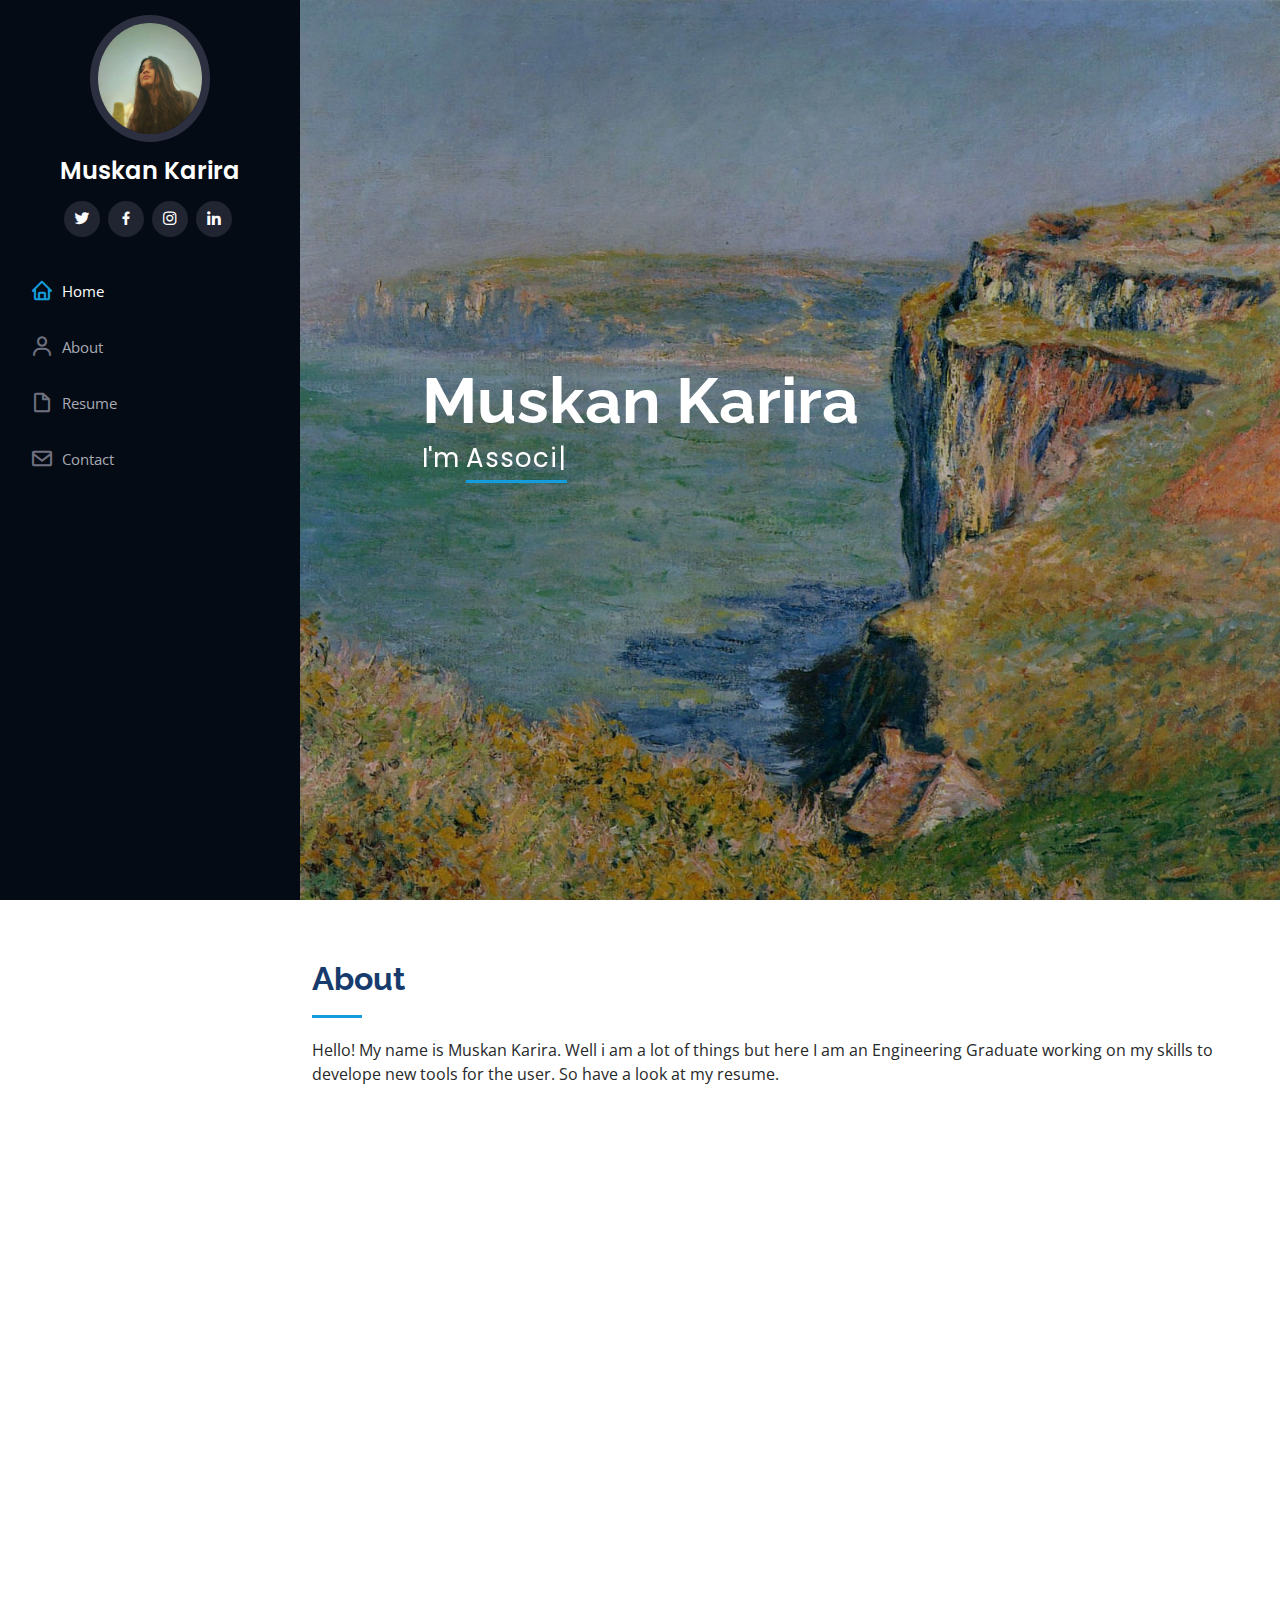
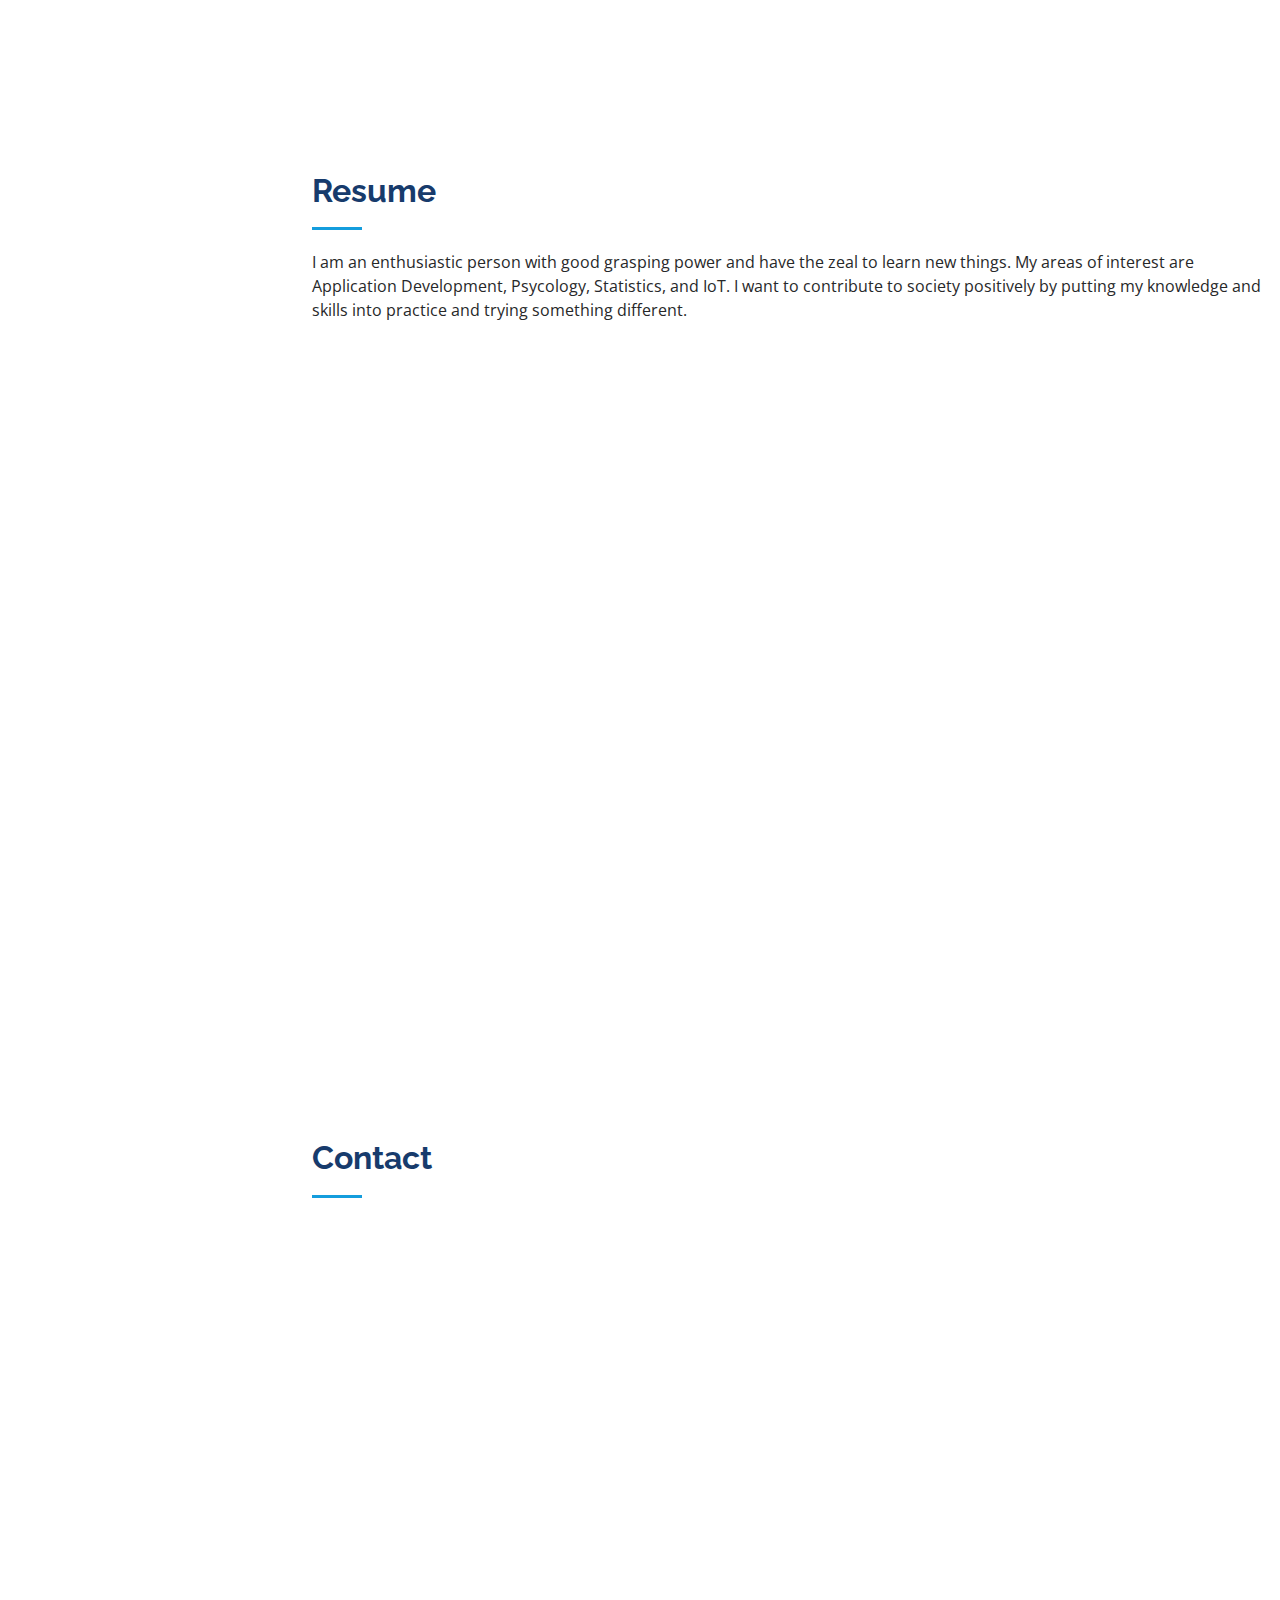
==== index.html @ 1676f36f "Update index.html" ====
<!DOCTYPE html>
<html lang="en">

<head>
  <meta charset="utf-8">
  <meta content="width=device-width, initial-scale=1.0" name="viewport">

  <title>Muskan Karira Portfolio</title>
  <meta content="" name="description">
  <meta content="" name="keywords">

  <!-- Favicons -->
  <link href="assets/img/pfp.jpeg" rel="icon">
  <link href="assets/img/pfp.jpeg" rel="apple-touch-icon">

  <!-- Google Fonts -->
  <link href="https://fonts.googleapis.com/css?family=Open+Sans:300,300i,400,400i,600,600i,700,700i|Raleway:300,300i,400,400i,500,500i,600,600i,700,700i|Poppins:300,300i,400,400i,500,500i,600,600i,700,700i" rel="stylesheet">

  <!-- Vendor CSS Files -->
  <link href="assets/vendor/aos/aos.css" rel="stylesheet">
  <link href="assets/vendor/bootstrap/css/bootstrap.min.css" rel="stylesheet">
  <link href="assets/vendor/bootstrap-icons/bootstrap-icons.css" rel="stylesheet">
  <link href="assets/vendor/boxicons/css/boxicons.min.css" rel="stylesheet">
  <link href="assets/vendor/glightbox/css/glightbox.min.css" rel="stylesheet">
  <link href="assets/vendor/swiper/swiper-bundle.min.css" rel="stylesheet">

  <!-- Template Main CSS File -->
  <link href="assets/css/style.css" rel="stylesheet">


</head>

<body>

  <!-- ======= Mobile nav toggle button ======= -->
  <i class="bi bi-list mobile-nav-toggle d-xl-none"></i>

  <!-- ======= Header ======= -->
  <header id="header">
    <div class="d-flex flex-column">

      <div class="profile">
        <img src="assets/img/WhatsApp Image 2022-03-23 at 12.22.34 AM.jpeg" alt="" class="img-fluid rounded-circle">
        <h1 class="text-light"><a href="index.html">Muskan Karira</a></h1>
        <div class="social-links mt-3 text-center">
          <a href="https://twitter.com/Whaasssuuupp?t=rDCPwabcGLJi3abZdk5QHA&s=08" class="twitter"><i class="bx bxl-twitter"></i></a>
          <a href="https://www.facebook.com/settings?tab=account&section=username" class="facebook"><i class="bx bxl-facebook"></i></a>
          <a href="https://www.instagram.com/muskan__karira/" class="instagram"><i class="bx bxl-instagram"></i></a>
          <a href="https://www.linkedin.com/in/muskan-karira-6260571a2" class="linkedin"><i class="bx bxl-linkedin"></i></a>
        </div>
      </div>

      <nav id="navbar" class="nav-menu navbar">
        <ul>
          <li><a href="#hero" class="nav-link scrollto active"><i class="bx bx-home"></i> <span>Home</span></a></li>
          <li><a href="#about" class="nav-link scrollto"><i class="bx bx-user"></i> <span>About</span></a></li>
          <li><a href="#resume" class="nav-link scrollto"><i class="bx bx-file-blank"></i> <span>Resume</span></a></li>

          <li><a href="#contact" class="nav-link scrollto"><i class="bx bx-envelope"></i> <span>Contact</span></a></li>
        </ul>
      </nav><!-- .nav-menu -->
    </div>
  </header><!-- End Header -->

  <!-- ======= Hero Section ======= -->
  <section id="hero" class="d-flex flex-column justify-content-center align-items-center">
    <div class="hero-container" data-aos="fade-in">
      <h1>Muskan Karira</h1>
      <p>I'm <span class="typed" data-typed-items="Associate-Developer, Student, Adventurer(ISFP-T)"></span></p>
    </div>
  </section><!-- End Hero -->

  <main id="main">

    <!-- ======= About Section ======= -->
    <section id="about" class="about">
      <div class="container">

        <div class="section-title">
          <h2>About</h2>
          <p>Hello! My name is Muskan Karira. Well i am a lot of things but here I am an Engineering Graduate working on my skills to develope new tools for the user. So have a look at my resume.</p>
        </div>

        <div class="row">
          <div class="col-lg-4" data-aos="fade-right">
            <img src="assets/img/pfp.jpeg" class="img-fluid" alt="">
          </div>
          <div class="col-lg-8 pt-4 pt-lg-0 content" data-aos="fade-left">
            <h3>Associate Developer.</h3>
            <p class="fst-italic">
              Muskan here. Currently I am working as an Application Developer(c#,.net) at IBM.
            </p>
            <div class="row">
              <div class="col-lg-6">
                <ul>
                  <li><i class="bi bi-chevron-right"></i> <strong>Birthday:</strong> <span>12 December 1998</span></li>
                  <li><i class="bi bi-chevron-right"></i> <strong>Website:</strong> <span>https//:muskankarira.me</span></li>
                  <li><i class="bi bi-chevron-right"></i> <strong>Phone:</strong> <span>6397761447</span></li>
                  <li><i class="bi bi-chevron-right"></i> <strong>City:</strong> <span>Bangalore, India</span></li>
                </ul>
              </div>
              <div class="col-lg-6">
                <ul>
                  <li><i class="bi bi-chevron-right"></i> <strong>Age:</strong> <span>23</span></li>
                  <li><i class="bi bi-chevron-right"></i> <strong>Degree:</strong> <span>Bachelor Of Technology</span></li>
                  <li><i class="bi bi-chevron-right"></i> <strong>Email:</strong> <span>muskankarira982@gmail.com</span></li>
                  <li><i class="bi bi-chevron-right"></i> <strong>Nationality:</strong> <span>Indian</span></li>
                </ul>
              </div>
            </div>
            <p>
          
            </p>
          </div>
        </div>

      </div>
    </section><!-- End About Section -->

    <!-- ======= Resume Section ======= -->
    <section id="resume" class="resume">
      <div class="container">

        <div class="section-title">
          <h2>Resume</h2>
          <p>I am an enthusiastic person with good grasping power and have the zeal to learn new things. My areas of interest are Application Development, Psycology, Statistics, and IoT. I want to contribute to society positively by putting my knowledge and skills into practice and trying something different.</p>

        </div>

        <div class="row">
          <div class="col-lg-6" data-aos="fade-up">
            <h3 class="resume-title">Summary</h3>
            <div class="resume-item pb-0">
              <h4>Muskan Karira</h4>
              <p><em>Innovative and deadline-driven Associate Developer,aimimg at developing user-centered tools.</em></p>
              <ul>
                <li>Bangalore India</li>
                <li>(+91) 6397761447</li>
                <li>muskankarira.me</li>
              </ul>
            </div>

            <h3 class="resume-title">Education</h3>
            <div class="resume-item">
              <h4>Bachelor of Technology in Electrical and Electronics communication</h4>
              <h5>2018 - 2022</h5>
              <p><em>Vellore Institute of Technology</em></p>
              <p>Cgpa-8.47</p>
            </div>
          </div>
          <div class="col-lg-6" data-aos="fade-up" data-aos-delay="100">
            <h3 class="resume-title">Professional Experience</h3>
            <div class="resume-item">
              <h4>Application Developer (c#, .net)</h4>
              <h5>2019 - Present</h5>
              <p><em> Bangalore, India </em></p>
              <ul>

              </ul>
            </div>
            <div class="resume-item">
            <h4>Organizations</h4>

              <p><em>FYI (Fraternity of young Innovators),Vit Chennai(Operations head)</em></p>
              <h5>2019 - Present</h5>
              <ul>
                <li>Developed numerous marketing programs.</li>
                <li>Managed and Oraganised entrepreneurial events with a team of 50+</li>
              </ul>

            </div>
            <div class="resume-item">
              <h4>Community Work</h4>


              <p><em>Viteach,Vit chennai(Marketing and Sponsorship)</em></p>
              <h5>2019 - 2020</h5>
              <ul>
                 <li>Student-run social outreach club aiming at imparting quality education at schools.</li>
                 <li>Managed events with a team of 100+ </li>

              </ul>
              
            </div>
          </div>
        </div>

      </div>
    </section><!-- End Resume Section -->










    <!-- ======= Contact Section ======= -->
    <section id="contact" class="contact">
      <div class="container">

        <div class="section-title">
          <h2>Contact</h2>
          <p></p>
        </div>

        <div class="row" data-aos="fade-in">

          <div class="col-lg-5 d-flex align-items-stretch">
            <div class="info">
              <div class="address">
                <i class="bi bi-geo-alt"></i>
                <h4>Location:</h4>
                <p>Bangalore,India</p>
              </div>

              <div class="email">
                <i class="bi bi-envelope"></i>
                <h4>Email:</h4>
                <p>muskankarira982@gmail.com</p>
              </div>

              <div class="phone">
                <i class="bi bi-phone"></i>
                <h4>Call:</h4>
                <p>+91 6397761447</p>
              </div>


            </div>

          </div>


          </div>

        </div>

      </div>
    </section><!-- End Contact Section -->

  </main><!-- End #main -->



  <a href="#" class="back-to-top d-flex align-items-center justify-content-center"><i class="bi bi-arrow-up-short"></i></a>

  <!-- Vendor JS Files -->
  <script src="assets/vendor/purecounter/purecounter.js"></script>
  <script src="assets/vendor/aos/aos.js"></script>
  <script src="assets/vendor/bootstrap/js/bootstrap.bundle.min.js"></script>
  <script src="assets/vendor/glightbox/js/glightbox.min.js"></script>
  <script src="assets/vendor/isotope-layout/isotope.pkgd.min.js"></script>
  <script src="assets/vendor/swiper/swiper-bundle.min.js"></script>
  <script src="assets/vendor/typed.js/typed.min.js"></script>
  <script src="assets/vendor/waypoints/noframework.waypoints.js"></script>
  <script src="assets/vendor/php-email-form/validate.js"></script>

  <!-- Template Main JS File -->
  <script src="assets/js/main.js"></script>

</body>

</html>
---- assets/css/style.css ----
/**
* Template Name: iPortfolio - v3.7.0
* Template URL: https://bootstrapmade.com/iportfolio-bootstrap-portfolio-websites-template/
* Author: BootstrapMade.com
* License: https://bootstrapmade.com/license/
*/

/*--------------------------------------------------------------
# General
--------------------------------------------------------------*/
body {
  font-family: "Open Sans", sans-serif;
  color: #272829;
}

a {
  color: #149ddd;
  text-decoration: none;
}

a:hover {
  color: #37b3ed;
  text-decoration: none;
}

h1, h2, h3, h4, h5, h6 {
  font-family: "Raleway", sans-serif;
}

/*--------------------------------------------------------------
# Back to top button
--------------------------------------------------------------*/
.back-to-top {
  position: fixed;
  visibility: hidden;
  opacity: 0;
  right: 15px;
  bottom: 15px;
  z-index: 996;
  background: #149ddd;
  width: 40px;
  height: 40px;
  border-radius: 50px;
  transition: all 0.4s;
}
.back-to-top i {
  font-size: 28px;
  color: #fff;
  line-height: 0;
}
.back-to-top:hover {
  background: #2eafec;
  color: #fff;
}
.back-to-top.active {
  visibility: visible;
  opacity: 1;
}

/*--------------------------------------------------------------
# Header
--------------------------------------------------------------*/
#header {
  position: fixed;
  top: 0;
  left: 0;
  bottom: 0;
  width: 300px;
  transition: all ease-in-out 0.5s;
  z-index: 9997;
  transition: all 0.5s;
  padding: 0 15px;
  background: #040b14;
  overflow-y: auto;
}
#header .profile img {
  margin: 15px auto;
  display: block;
  width: 120px;
  border: 8px solid #2c2f3f;
}
#header .profile h1 {
  font-size: 24px;
  margin: 0;
  padding: 0;
  font-weight: 600;
  -moz-text-align-last: center;
  text-align-last: center;
  font-family: "Poppins", sans-serif;
}
#header .profile h1 a, #header .profile h1 a:hover {
  color: #fff;
  text-decoration: none;
}
#header .profile .social-links a {
  font-size: 18px;
  display: inline-block;
  background: #212431;
  color: #fff;
  line-height: 1;
  padding: 8px 0;
  margin-right: 4px;
  border-radius: 50%;
  text-align: center;
  width: 36px;
  height: 36px;
  transition: 0.3s;
}
#header .profile .social-links a:hover {
  background: #149ddd;
  color: #fff;
  text-decoration: none;
}

#main {
  margin-left: 300px;
}

@media (max-width: 1199px) {
  #header {
    left: -300px;
  }

  #main {
    margin-left: 0;
  }
}
/*--------------------------------------------------------------
# Navigation Menu
--------------------------------------------------------------*/
/* Desktop Navigation */
.nav-menu {
  padding: 30px 0 0 0;
}
.nav-menu * {
  margin: 0;
  padding: 0;
  list-style: none;
}
.nav-menu > ul > li {
  position: relative;
  white-space: nowrap;
}
.nav-menu a, .nav-menu a:focus {
  display: flex;
  align-items: center;
  color: #a8a9b4;
  padding: 12px 15px;
  margin-bottom: 8px;
  transition: 0.3s;
  font-size: 15px;
}
.nav-menu a i, .nav-menu a:focus i {
  font-size: 24px;
  padding-right: 8px;
  color: #6f7180;
}
.nav-menu a:hover, .nav-menu .active, .nav-menu .active:focus, .nav-menu li:hover > a {
  text-decoration: none;
  color: #fff;
}
.nav-menu a:hover i, .nav-menu .active i, .nav-menu .active:focus i, .nav-menu li:hover > a i {
  color: #149ddd;
}

/* Mobile Navigation */
.mobile-nav-toggle {
  position: fixed;
  right: 15px;
  top: 15px;
  z-index: 9998;
  border: 0;
  font-size: 24px;
  transition: all 0.4s;
  outline: none !important;
  background-color: #149ddd;
  color: #fff;
  width: 40px;
  height: 40px;
  display: inline-flex;
  align-items: center;
  justify-content: center;
  line-height: 0;
  border-radius: 50px;
  cursor: pointer;
}

.mobile-nav-active {
  overflow: hidden;
}
.mobile-nav-active #header {
  left: 0;
}

/*--------------------------------------------------------------
# Hero Section
--------------------------------------------------------------*/
#hero {
  width: 100%;
  height: 100vh;
  background: url("../img/hero-bg.png") top center;
  background-size: cover;
}
#hero:before {
  content: "";
  background: rgba(5, 13, 24, 0.3);
  position: absolute;
  bottom: 0;
  top: 0;
  left: 0;
  right: 0;
  z-index: 1;
}
#hero .hero-container {
  position: relative;
  z-index: 2;
  min-width: 300px;
}
#hero h1 {
  margin: 0 0 10px 0;
  font-size: 64px;
  font-weight: 700;
  line-height: 56px;
  color: #fff;
}
#hero p {
  color: #fff;
  margin-bottom: 50px;
  font-size: 26px;
  font-family: "Poppins", sans-serif;
}
#hero p span {
  color: #fff;
  padding-bottom: 4px;
  letter-spacing: 1px;
  border-bottom: 3px solid #149ddd;
}
@media (min-width: 1024px) {
  #hero {
    background-attachment: fixed;
  }
}
@media (max-width: 768px) {
  #hero h1 {
    font-size: 28px;
    line-height: 36px;
  }
  #hero h2 {
    font-size: 18px;
    line-height: 24px;
    margin-bottom: 30px;
  }
}

/*--------------------------------------------------------------
# Sections General
--------------------------------------------------------------*/
section {
  padding: 60px 0;
  overflow: hidden;
}

.section-bg {
  background: #f5f8fd;
}

.section-title {
  padding-bottom: 30px;
}
.section-title h2 {
  font-size: 32px;
  font-weight: bold;
  margin-bottom: 20px;
  padding-bottom: 20px;
  position: relative;
  color: #173b6c;
}
.section-title h2::after {
  content: "";
  position: absolute;
  display: block;
  width: 50px;
  height: 3px;
  background: #149ddd;
  bottom: 0;
  left: 0;
}
.section-title p {
  margin-bottom: 0;
}

/*--------------------------------------------------------------
# About
--------------------------------------------------------------*/
.about .content h3 {
  font-weight: 700;
  font-size: 26px;
  color: #173b6c;
}
.about .content ul {
  list-style: none;
  padding: 0;
}
.about .content ul li {
  margin-bottom: 20px;
  display: flex;
  align-items: center;
}
.about .content ul strong {
  margin-right: 10px;
}
.about .content ul i {
  font-size: 16px;
  margin-right: 5px;
  color: #149ddd;
  line-height: 0;
}
.about .content p:last-child {
  margin-bottom: 0;
}

/*--------------------------------------------------------------
# Facts
--------------------------------------------------------------*/
.facts {
  padding-bottom: 30px;
}
.facts .count-box {
  padding: 30px;
  width: 100%;
}
.facts .count-box i {
  display: block;
  font-size: 44px;
  color: #149ddd;
  float: left;
  line-height: 0;
}
.facts .count-box span {
  font-size: 48px;
  line-height: 40px;
  display: block;
  font-weight: 700;
  color: #050d18;
  margin-left: 60px;
}
.facts .count-box p {
  padding: 15px 0 0 0;
  margin: 0 0 0 60px;
  font-family: "Raleway", sans-serif;
  font-size: 14px;
  color: #122f57;
}
.facts .count-box a {
  font-weight: 600;
  display: block;
  margin-top: 20px;
  color: #122f57;
  font-size: 15px;
  font-family: "Poppins", sans-serif;
  transition: ease-in-out 0.3s;
}
.facts .count-box a:hover {
  color: #1f5297;
}

/*--------------------------------------------------------------
# Akills
--------------------------------------------------------------*/
.skills .progress {
  height: 60px;
  display: block;
  background: none;
  border-radius: 0;
}
.skills .progress .skill {
  padding: 0;
  margin: 0 0 6px 0;
  text-transform: uppercase;
  display: block;
  font-weight: 600;
  font-family: "Poppins", sans-serif;
  color: #050d18;
}
.skills .progress .skill .val {
  float: right;
  font-style: normal;
}
.skills .progress-bar-wrap {
  background: #dce8f8;
  height: 10px;
}
.skills .progress-bar {
  width: 1px;
  height: 10px;
  transition: 0.9s;
  background-color: #149ddd;
}

/*--------------------------------------------------------------
# Resume
--------------------------------------------------------------*/
.resume .resume-title {
  font-size: 26px;
  font-weight: 700;
  margin-top: 20px;
  margin-bottom: 20px;
  color: #050d18;
}
.resume .resume-item {
  padding: 0 0 20px 20px;
  margin-top: -2px;
  border-left: 2px solid #1f5297;
  position: relative;
}
.resume .resume-item h4 {
  line-height: 18px;
  font-size: 18px;
  font-weight: 600;
  text-transform: uppercase;
  font-family: "Poppins", sans-serif;
  color: #050d18;
  margin-bottom: 10px;
}
.resume .resume-item h5 {
  font-size: 16px;
  background: #e4edf9;
  padding: 5px 15px;
  display: inline-block;
  font-weight: 600;
  margin-bottom: 10px;
}
.resume .resume-item ul {
  padding-left: 20px;
}
.resume .resume-item ul li {
  padding-bottom: 10px;
}
.resume .resume-item:last-child {
  padding-bottom: 0;
}
.resume .resume-item::before {
  content: "";
  position: absolute;
  width: 16px;
  height: 16px;
  border-radius: 50px;
  left: -9px;
  top: 0;
  background: #fff;
  border: 2px solid #1f5297;
}

/*--------------------------------------------------------------
# Portfolio
--------------------------------------------------------------*/
.portfolio .portfolio-item {
  margin-bottom: 30px;
}
.portfolio #portfolio-flters {
  padding: 0;
  margin: 0 auto 35px auto;
  list-style: none;
  text-align: center;
  background: #fff;
  border-radius: 50px;
  padding: 2px 15px;
}
.portfolio #portfolio-flters li {
  cursor: pointer;
  display: inline-block;
  padding: 10px 15px 8px 15px;
  font-size: 14px;
  font-weight: 600;
  line-height: 1;
  text-transform: uppercase;
  color: #272829;
  margin-bottom: 5px;
  transition: all 0.3s ease-in-out;
}
.portfolio #portfolio-flters li:hover, .portfolio #portfolio-flters li.filter-active {
  color: #149ddd;
}
.portfolio #portfolio-flters li:last-child {
  margin-right: 0;
}
.portfolio .portfolio-wrap {
  transition: 0.3s;
  position: relative;
  overflow: hidden;
  z-index: 1;
}
.portfolio .portfolio-wrap::before {
  content: "";
  background: rgba(255, 255, 255, 0.5);
  position: absolute;
  left: 0;
  right: 0;
  top: 0;
  bottom: 0;
  transition: all ease-in-out 0.3s;
  z-index: 2;
  opacity: 0;
}
.portfolio .portfolio-wrap .portfolio-links {
  opacity: 1;
  left: 0;
  right: 0;
  bottom: -60px;
  z-index: 3;
  position: absolute;
  transition: all ease-in-out 0.3s;
  display: flex;
  justify-content: center;
}
.portfolio .portfolio-wrap .portfolio-links a {
  color: #fff;
  font-size: 28px;
  text-align: center;
  background: rgba(20, 157, 221, 0.75);
  transition: 0.3s;
  width: 50%;
}
.portfolio .portfolio-wrap .portfolio-links a:hover {
  background: rgba(20, 157, 221, 0.95);
}
.portfolio .portfolio-wrap .portfolio-links a + a {
  border-left: 1px solid #37b3ed;
}
.portfolio .portfolio-wrap:hover::before {
  top: 0;
  left: 0;
  right: 0;
  bottom: 0;
  opacity: 1;
}
.portfolio .portfolio-wrap:hover .portfolio-links {
  opacity: 1;
  bottom: 0;
}

/*--------------------------------------------------------------
# Portfolio Details
--------------------------------------------------------------*/
.portfolio-details {
  padding-top: 40px;
}
.portfolio-details .portfolio-details-slider img {
  width: 100%;
}
.portfolio-details .portfolio-details-slider .swiper-pagination {
  margin-top: 20px;
  position: relative;
}
.portfolio-details .portfolio-details-slider .swiper-pagination .swiper-pagination-bullet {
  width: 12px;
  height: 12px;
  background-color: #fff;
  opacity: 1;
  border: 1px solid #149ddd;
}
.portfolio-details .portfolio-details-slider .swiper-pagination .swiper-pagination-bullet-active {
  background-color: #149ddd;
}
.portfolio-details .portfolio-info {
  padding: 30px;
  box-shadow: 0px 0 30px rgba(5, 13, 24, 0.08);
}
.portfolio-details .portfolio-info h3 {
  font-size: 22px;
  font-weight: 700;
  margin-bottom: 20px;
  padding-bottom: 20px;
  border-bottom: 1px solid #eee;
}
.portfolio-details .portfolio-info ul {
  list-style: none;
  padding: 0;
  font-size: 15px;
}
.portfolio-details .portfolio-info ul li + li {
  margin-top: 10px;
}
.portfolio-details .portfolio-description {
  padding-top: 30px;
}
.portfolio-details .portfolio-description h2 {
  font-size: 26px;
  font-weight: 700;
  margin-bottom: 20px;
}
.portfolio-details .portfolio-description p {
  padding: 0;
}

/*--------------------------------------------------------------
# Services
--------------------------------------------------------------*/
.services .icon-box {
  margin-bottom: 20px;
}
.services .icon {
  float: left;
  display: flex;
  align-items: center;
  justify-content: center;
  width: 54px;
  height: 54px;
  background: #149ddd;
  border-radius: 50%;
  transition: 0.5s;
  border: 1px solid #149ddd;
}
.services .icon i {
  color: #fff;
  font-size: 24px;
  line-height: 0;
}
.services .icon-box:hover .icon {
  background: #fff;
}
.services .icon-box:hover .icon i {
  color: #149ddd;
}
.services .title {
  margin-left: 80px;
  font-weight: 700;
  margin-bottom: 15px;
  font-size: 18px;
}
.services .title a {
  color: #343a40;
}
.services .title a:hover {
  color: #149ddd;
}
.services .description {
  margin-left: 80px;
  line-height: 24px;
  font-size: 14px;
}

/*--------------------------------------------------------------
# Testimonials
--------------------------------------------------------------*/
.testimonials .testimonials-carousel, .testimonials .testimonials-slider {
  overflow: hidden;
}
.testimonials .testimonial-item {
  box-sizing: content-box;
  text-align: center;
  min-height: 320px;
}
.testimonials .testimonial-item .testimonial-img {
  width: 90px;
  border-radius: 50%;
  margin: 0 auto;
}
.testimonials .testimonial-item h3 {
  font-size: 18px;
  font-weight: bold;
  margin: 10px 0 5px 0;
  color: #111;
}
.testimonials .testimonial-item h4 {
  font-size: 14px;
  color: #999;
  margin: 0;
}
.testimonials .testimonial-item .quote-icon-left, .testimonials .testimonial-item .quote-icon-right {
  color: #c3e8fa;
  font-size: 26px;
}
.testimonials .testimonial-item .quote-icon-left {
  display: inline-block;
  left: -5px;
  position: relative;
}
.testimonials .testimonial-item .quote-icon-right {
  display: inline-block;
  right: -5px;
  position: relative;
  top: 10px;
}
.testimonials .testimonial-item p {
  font-style: italic;
  margin: 0 15px 15px 15px;
  padding: 20px;
  background: #fff;
  position: relative;
  margin-bottom: 35px;
  border-radius: 6px;
  box-shadow: 0px 2px 15px rgba(0, 0, 0, 0.1);
}
.testimonials .testimonial-item p::after {
  content: "";
  width: 0;
  height: 0;
  border-top: 20px solid #fff;
  border-right: 20px solid transparent;
  border-left: 20px solid transparent;
  position: absolute;
  bottom: -20px;
  left: calc(50% - 20px);
}
.testimonials .swiper-pagination {
  margin-top: 20px;
  position: relative;
}
.testimonials .swiper-pagination .swiper-pagination-bullet {
  width: 12px;
  height: 12px;
  background-color: #fff;
  opacity: 1;
  border: 1px solid #149ddd;
}
.testimonials .swiper-pagination .swiper-pagination-bullet-active {
  background-color: #149ddd;
}

/*--------------------------------------------------------------
# Contact
--------------------------------------------------------------*/
.contact {
  padding-bottom: 130px;
}
.contact .info {
  padding: 30px;
  background: #fff;
  width: 100%;
  box-shadow: 0 0 24px 0 rgba(0, 0, 0, 0.12);
}
.contact .info i {
  font-size: 20px;
  color: #149ddd;
  float: left;
  width: 44px;
  height: 44px;
  background: #dff3fc;
  display: flex;
  justify-content: center;
  align-items: center;
  border-radius: 50px;
  transition: all 0.3s ease-in-out;
}
.contact .info h4 {
  padding: 0 0 0 60px;
  font-size: 22px;
  font-weight: 600;
  margin-bottom: 5px;
  color: #050d18;
}
.contact .info p {
  padding: 0 0 10px 60px;
  margin-bottom: 20px;
  font-size: 14px;
  color: #173b6c;
}
.contact .info .email p {
  padding-top: 5px;
}
.contact .info .social-links {
  padding-left: 60px;
}
.contact .info .social-links a {
  font-size: 18px;
  display: inline-block;
  background: #333;
  color: #fff;
  line-height: 1;
  padding: 8px 0;
  border-radius: 50%;
  text-align: center;
  width: 36px;
  height: 36px;
  transition: 0.3s;
  margin-right: 10px;
}
.contact .info .social-links a:hover {
  background: #149ddd;
  color: #fff;
}
.contact .info .email:hover i, .contact .info .address:hover i, .contact .info .phone:hover i {
  background: #149ddd;
  color: #fff;
}
.contact .php-email-form {
  width: 100%;
  padding: 30px;
  background: #fff;
  box-shadow: 0 0 24px 0 rgba(0, 0, 0, 0.12);
}
.contact .php-email-form .form-group {
  padding-bottom: 8px;
}
.contact .php-email-form .validate {
  display: none;
  color: red;
  margin: 0 0 15px 0;
  font-weight: 400;
  font-size: 13px;
}
.contact .php-email-form .error-message {
  display: none;
  color: #fff;
  background: #ed3c0d;
  text-align: left;
  padding: 15px;
  font-weight: 600;
}
.contact .php-email-form .error-message br + br {
  margin-top: 25px;
}
.contact .php-email-form .sent-message {
  display: none;
  color: #fff;
  background: #18d26e;
  text-align: center;
  padding: 15px;
  font-weight: 600;
}
.contact .php-email-form .loading {
  display: none;
  background: #fff;
  text-align: center;
  padding: 15px;
}
.contact .php-email-form .loading:before {
  content: "";
  display: inline-block;
  border-radius: 50%;
  width: 24px;
  height: 24px;
  margin: 0 10px -6px 0;
  border: 3px solid #18d26e;
  border-top-color: #eee;
  -webkit-animation: animate-loading 1s linear infinite;
  animation: animate-loading 1s linear infinite;
}
.contact .php-email-form .form-group {
  margin-bottom: 15px;
}
.contact .php-email-form label {
  padding-bottom: 8px;
}
.contact .php-email-form input, .contact .php-email-form textarea {
  border-radius: 0;
  box-shadow: none;
  font-size: 14px;
}
.contact .php-email-form input {
  height: 44px;
}
.contact .php-email-form textarea {
  padding: 10px 15px;
}
.contact .php-email-form button[type=submit] {
  background: #149ddd;
  border: 0;
  padding: 10px 24px;
  color: #fff;
  transition: 0.4s;
  border-radius: 4px;
}
.contact .php-email-form button[type=submit]:hover {
  background: #37b3ed;
}
@-webkit-keyframes animate-loading {
  0% {
    transform: rotate(0deg);
  }
  100% {
    transform: rotate(360deg);
  }
}
@keyframes animate-loading {
  0% {
    transform: rotate(0deg);
  }
  100% {
    transform: rotate(360deg);
  }
}

/*--------------------------------------------------------------
# Breadcrumbs
--------------------------------------------------------------*/
.breadcrumbs {
  padding: 20px 0;
  background: #f9f9f9;
}
.breadcrumbs h2 {
  font-size: 26px;
  font-weight: 300;
}
.breadcrumbs ol {
  display: flex;
  flex-wrap: wrap;
  list-style: none;
  padding: 0;
  margin: 0;
  font-size: 15px;
}
.breadcrumbs ol li + li {
  padding-left: 10px;
}
.breadcrumbs ol li + li::before {
  display: inline-block;
  padding-right: 10px;
  color: #0e2442;
  content: "/";
}
@media (max-width: 768px) {
  .breadcrumbs .d-flex {
    display: block !important;
  }
  .breadcrumbs ol {
    display: block;
  }
  .breadcrumbs ol li {
    display: inline-block;
  }
}

/*--------------------------------------------------------------
# Footer
--------------------------------------------------------------*/
#footer {
  padding: 15px;
  color: #f4f6fd;
  font-size: 14px;
  position: fixed;
  left: 0;
  bottom: 0;
  width: 300px;
  z-index: 9999;
  background: #040b14;
}
#footer .copyright {
  text-align: center;
}
#footer .credits {
  padding-top: 5px;
  text-align: center;
  font-size: 13px;
  color: #eaebf0;
}
@media (max-width: 1199px) {
  #footer {
    position: static;
    width: auto;
    padding-right: 20px 15px;
  }
}
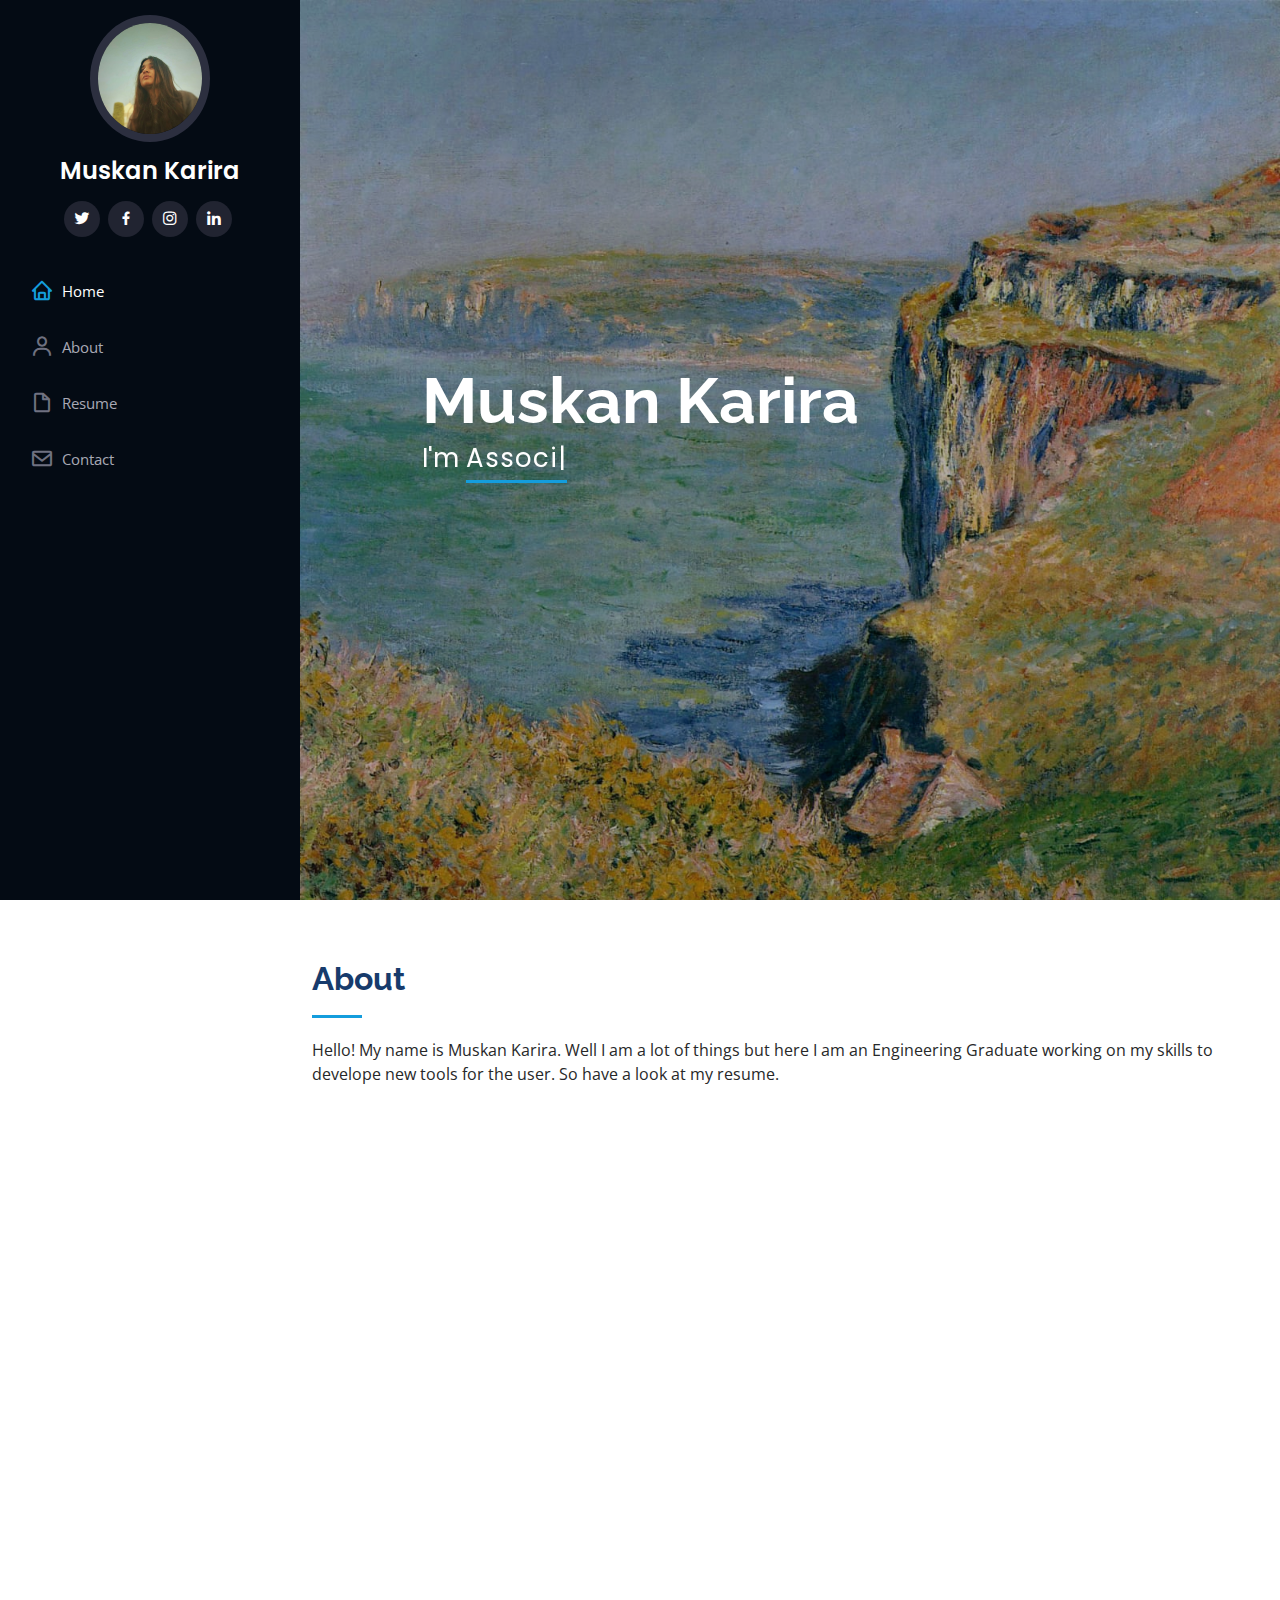
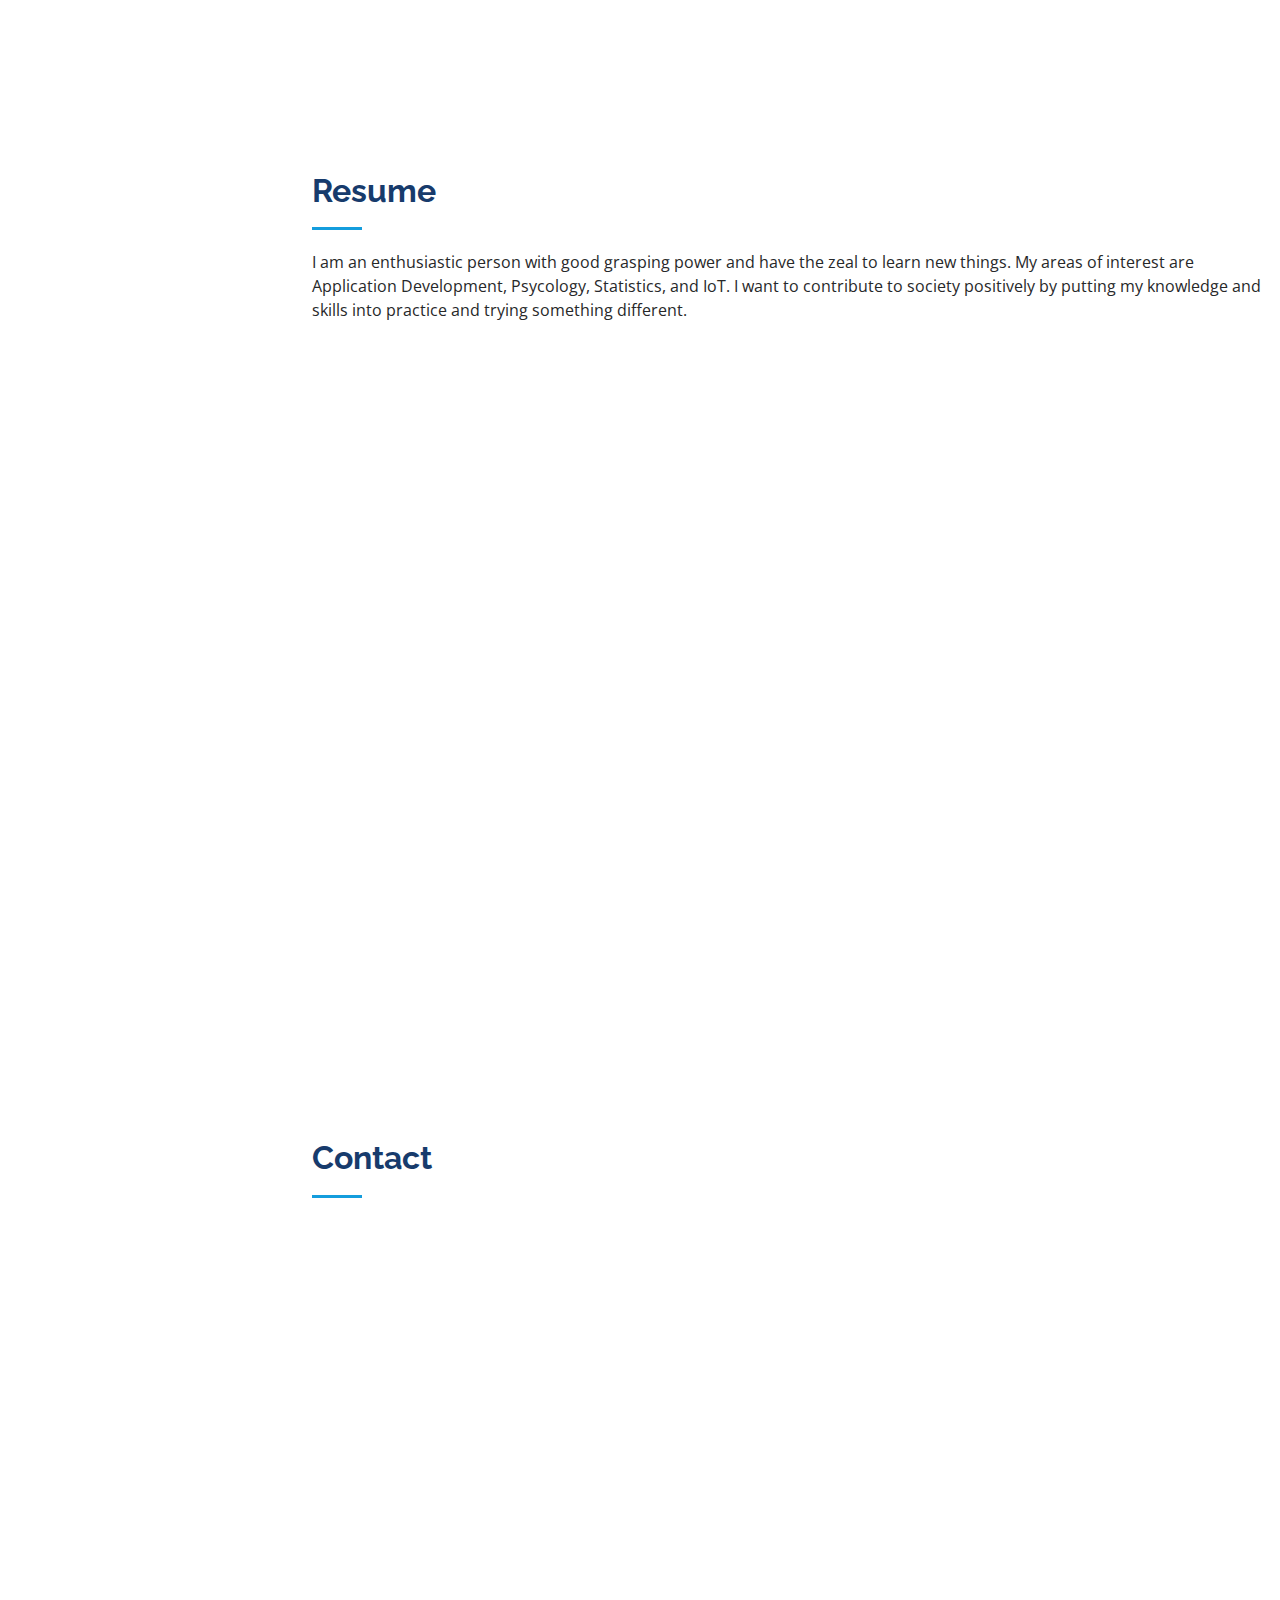
==== commit 5b2a38af: "Update index.html" ====
--- a/index.html
+++ b/index.html
@@ -78,7 +78,7 @@
 
         <div class="section-title">
           <h2>About</h2>
-          <p>Hello! My name is Muskan Karira. Well i am a lot of things but here I am an Engineering Graduate working on my skills to develope new tools for the user. So have a look at my resume.</p>
+          <p>Hello! My name is Muskan Karira. Well I am a lot of things but here I am an Engineering Graduate working on my skills to develope new tools for the user. So have a look at my resume.</p>
         </div>
 
         <div class="row">
@@ -94,7 +94,7 @@
               <div class="col-lg-6">
                 <ul>
                   <li><i class="bi bi-chevron-right"></i> <strong>Birthday:</strong> <span>12 December 1998</span></li>
-                  <li><i class="bi bi-chevron-right"></i> <strong>Website:</strong> <span>https//:muskankarira.me</span></li>
+                  <li><i class="bi bi-chevron-right"></i> <strong>Website:</strong> <span>https://muskankarira.me</span></li>
                   <li><i class="bi bi-chevron-right"></i> <strong>Phone:</strong> <span>6397761447</span></li>
                   <li><i class="bi bi-chevron-right"></i> <strong>City:</strong> <span>Bangalore, India</span></li>
                 </ul>
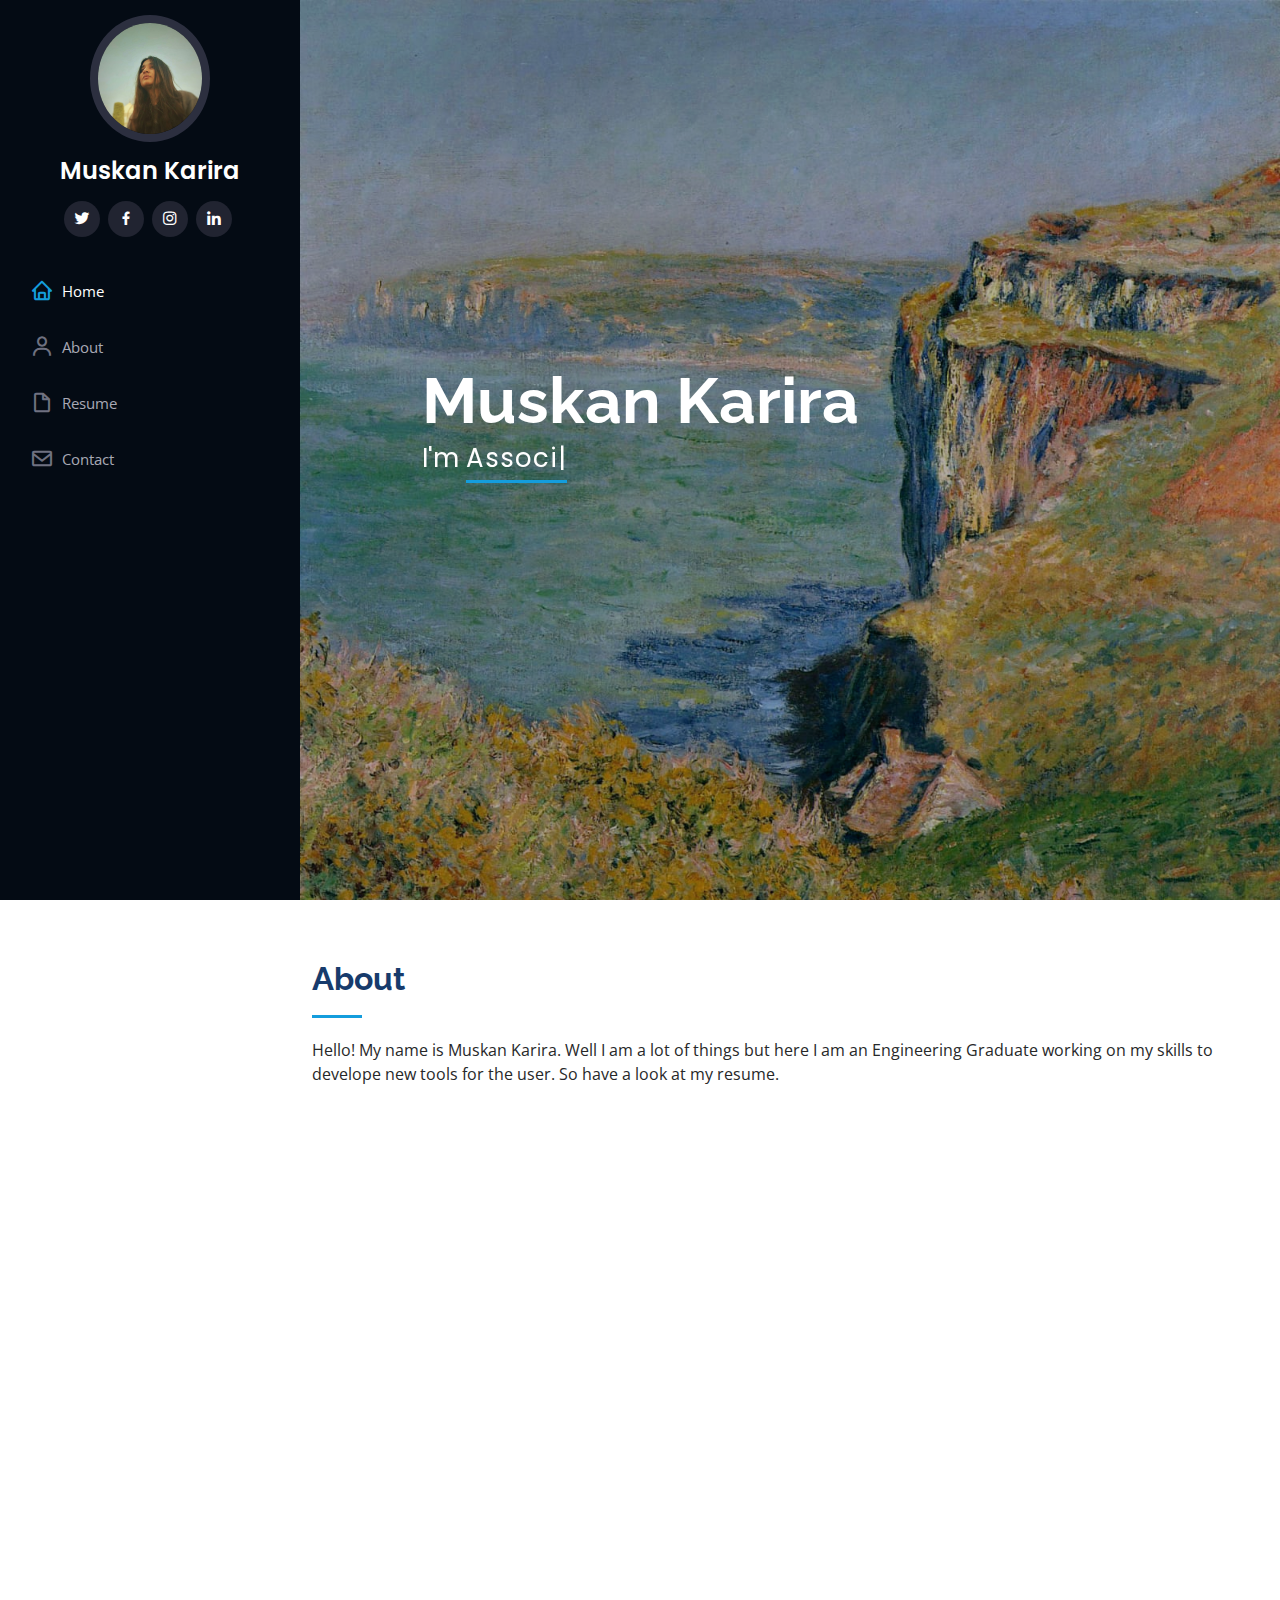
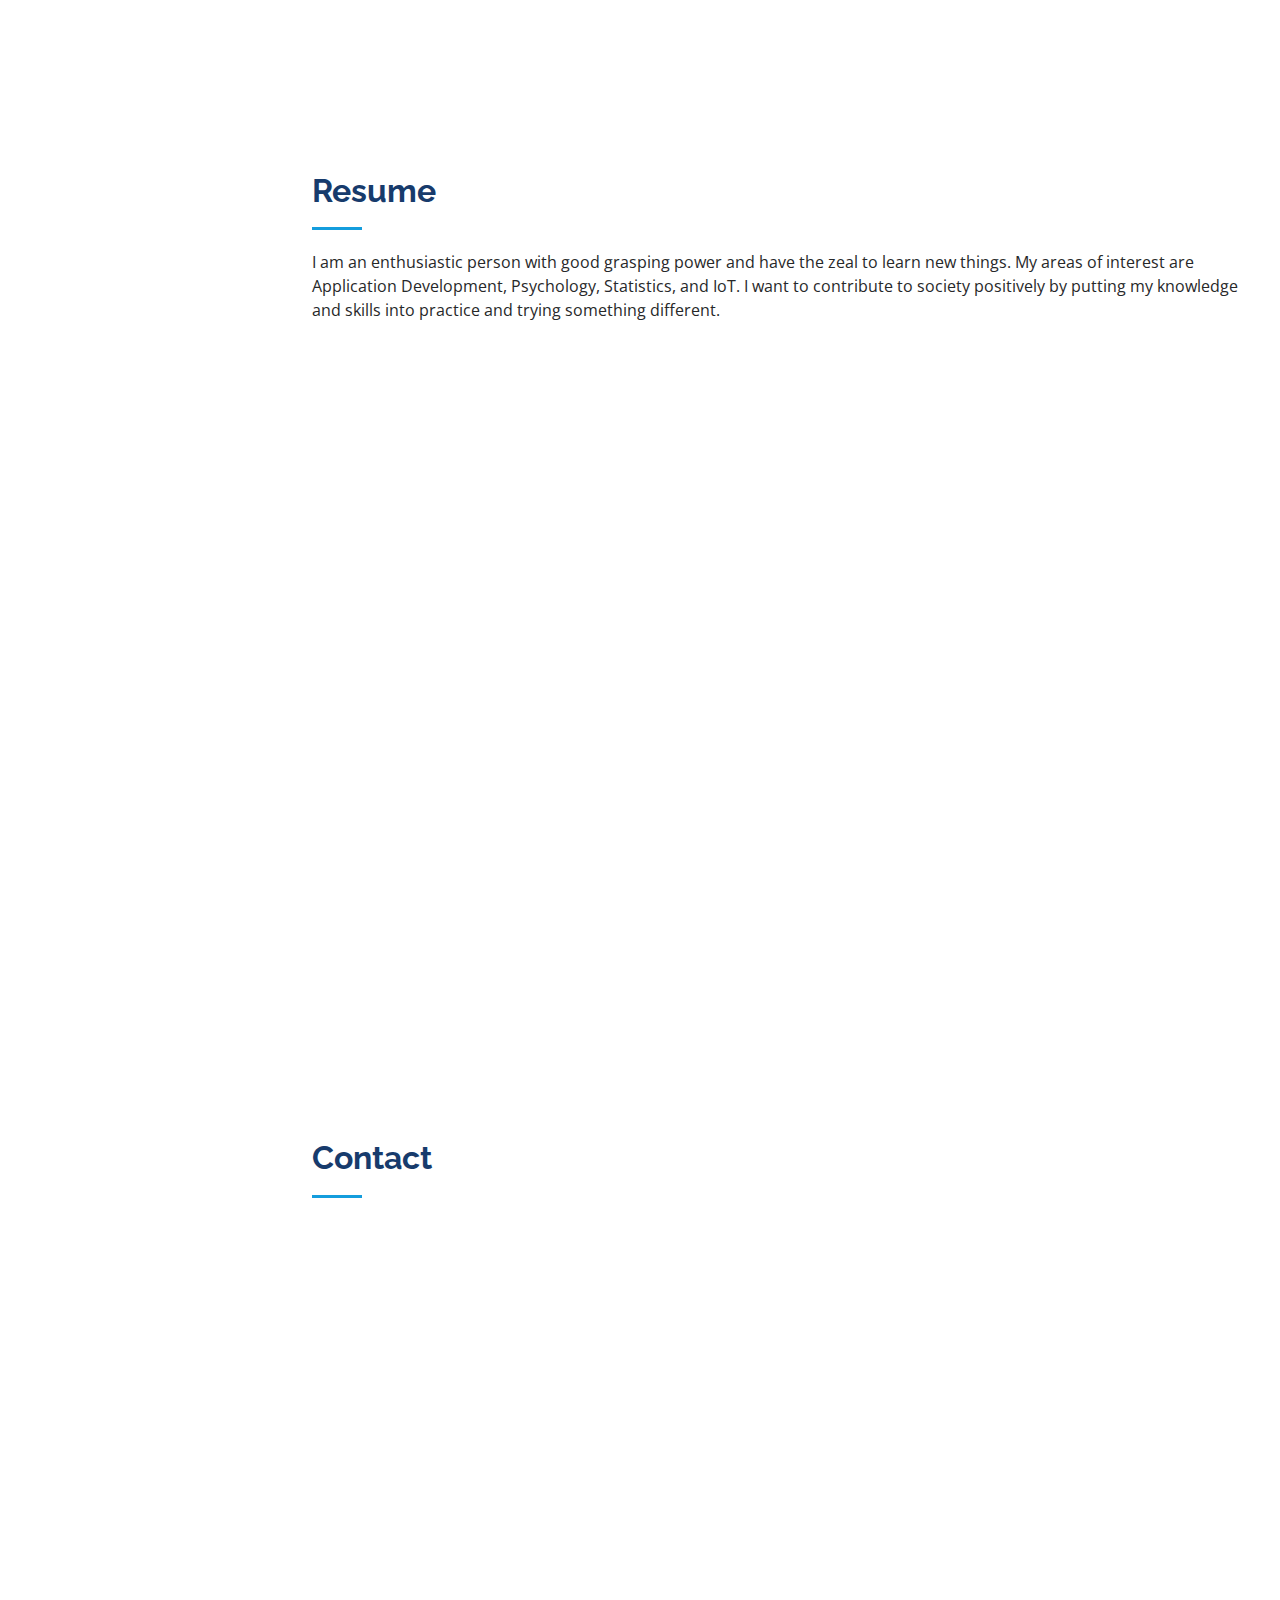
==== commit 7f3c67f5: "Update index.html" ====
--- a/index.html
+++ b/index.html
@@ -123,7 +123,7 @@
 
         <div class="section-title">
           <h2>Resume</h2>
-          <p>I am an enthusiastic person with good grasping power and have the zeal to learn new things. My areas of interest are Application Development, Psycology, Statistics, and IoT. I want to contribute to society positively by putting my knowledge and skills into practice and trying something different.</p>
+          <p>I am an enthusiastic person with good grasping power and have the zeal to learn new things. My areas of interest are Application Development, Psychology, Statistics, and IoT. I want to contribute to society positively by putting my knowledge and skills into practice and trying something different.</p>
 
         </div>
 
@@ -152,7 +152,7 @@
             <h3 class="resume-title">Professional Experience</h3>
             <div class="resume-item">
               <h4>Application Developer (c#, .net)</h4>
-              <h5>2019 - Present</h5>
+              <h5>2022 - Present</h5>
               <p><em> Bangalore, India </em></p>
               <ul>
 
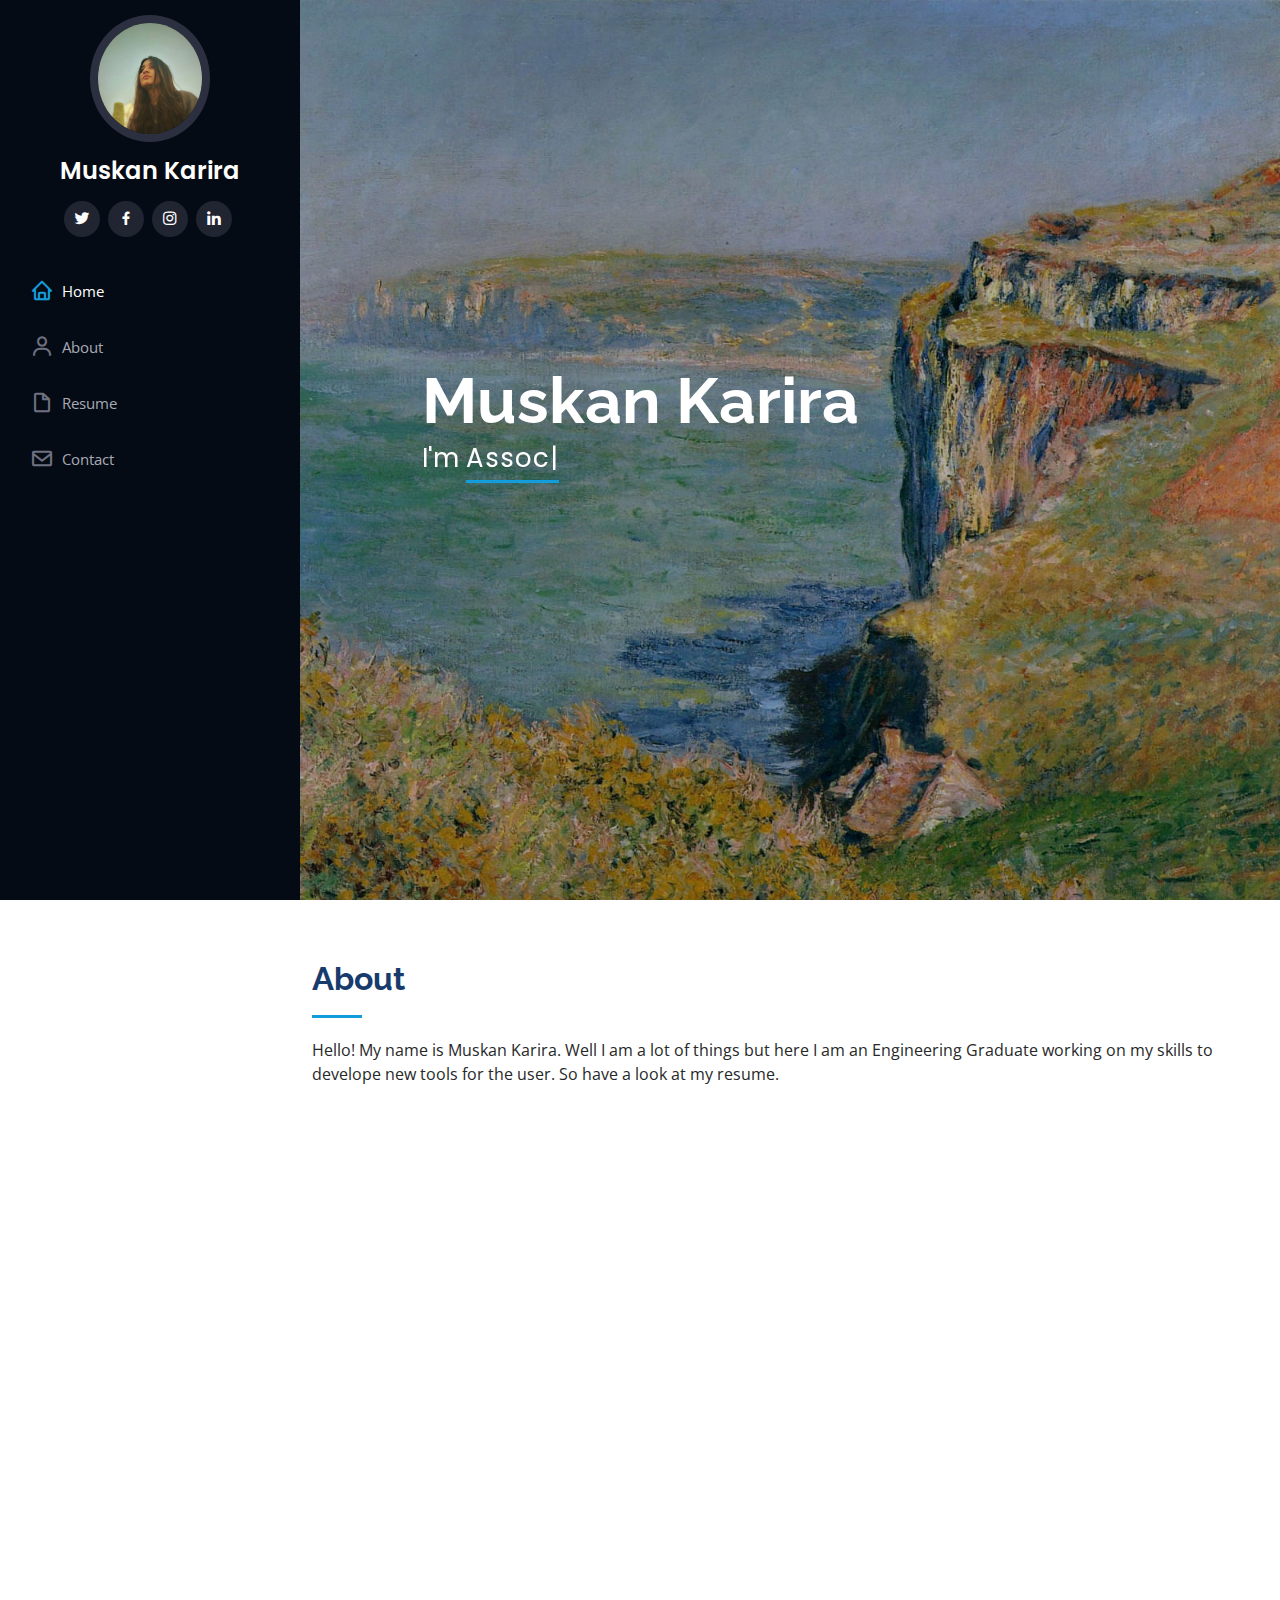
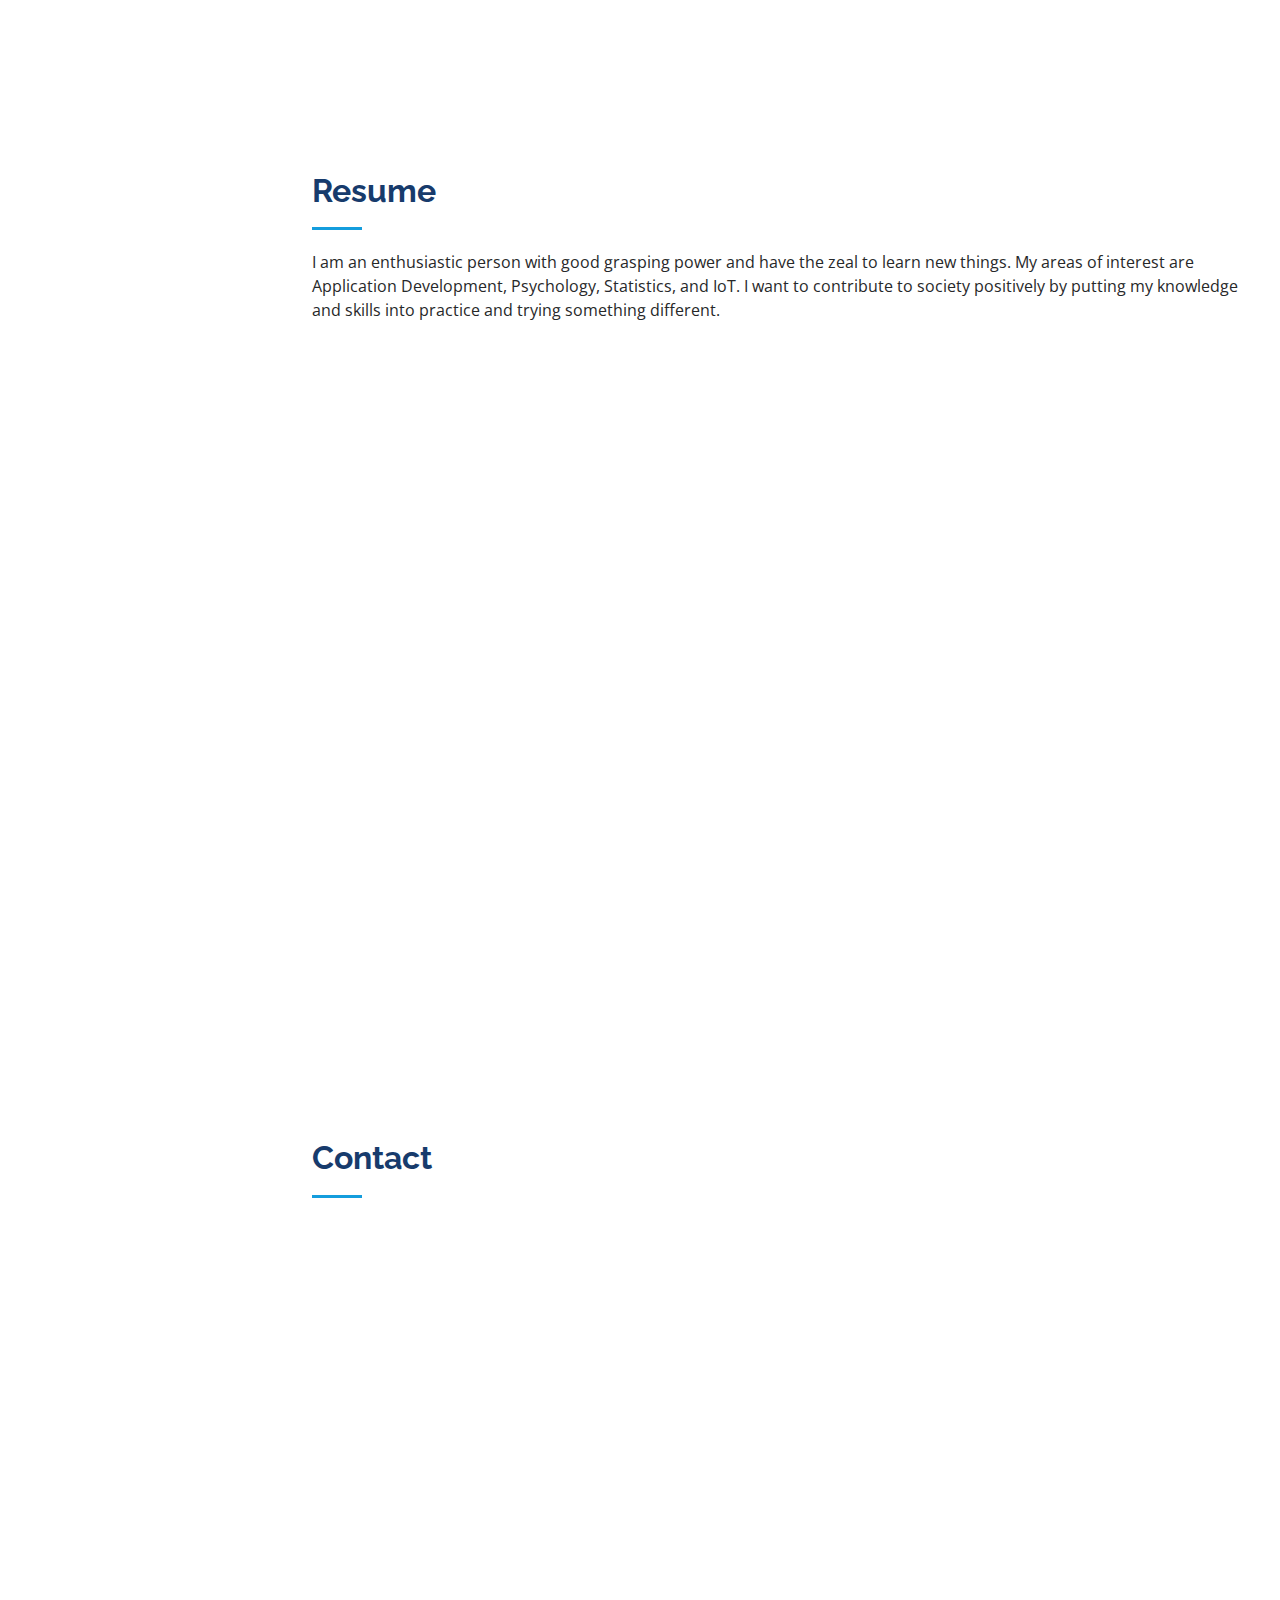
==== commit f26286d2: "Update index.html" ====
--- a/index.html
+++ b/index.html
@@ -5,7 +5,7 @@
   <meta charset="utf-8">
   <meta content="width=device-width, initial-scale=1.0" name="viewport">
 
-  <title>Muskan Karira Portfolio</title>
+  <title>Muskan Karir Portfolio</title>
   <meta content="" name="description">
   <meta content="" name="keywords">
 
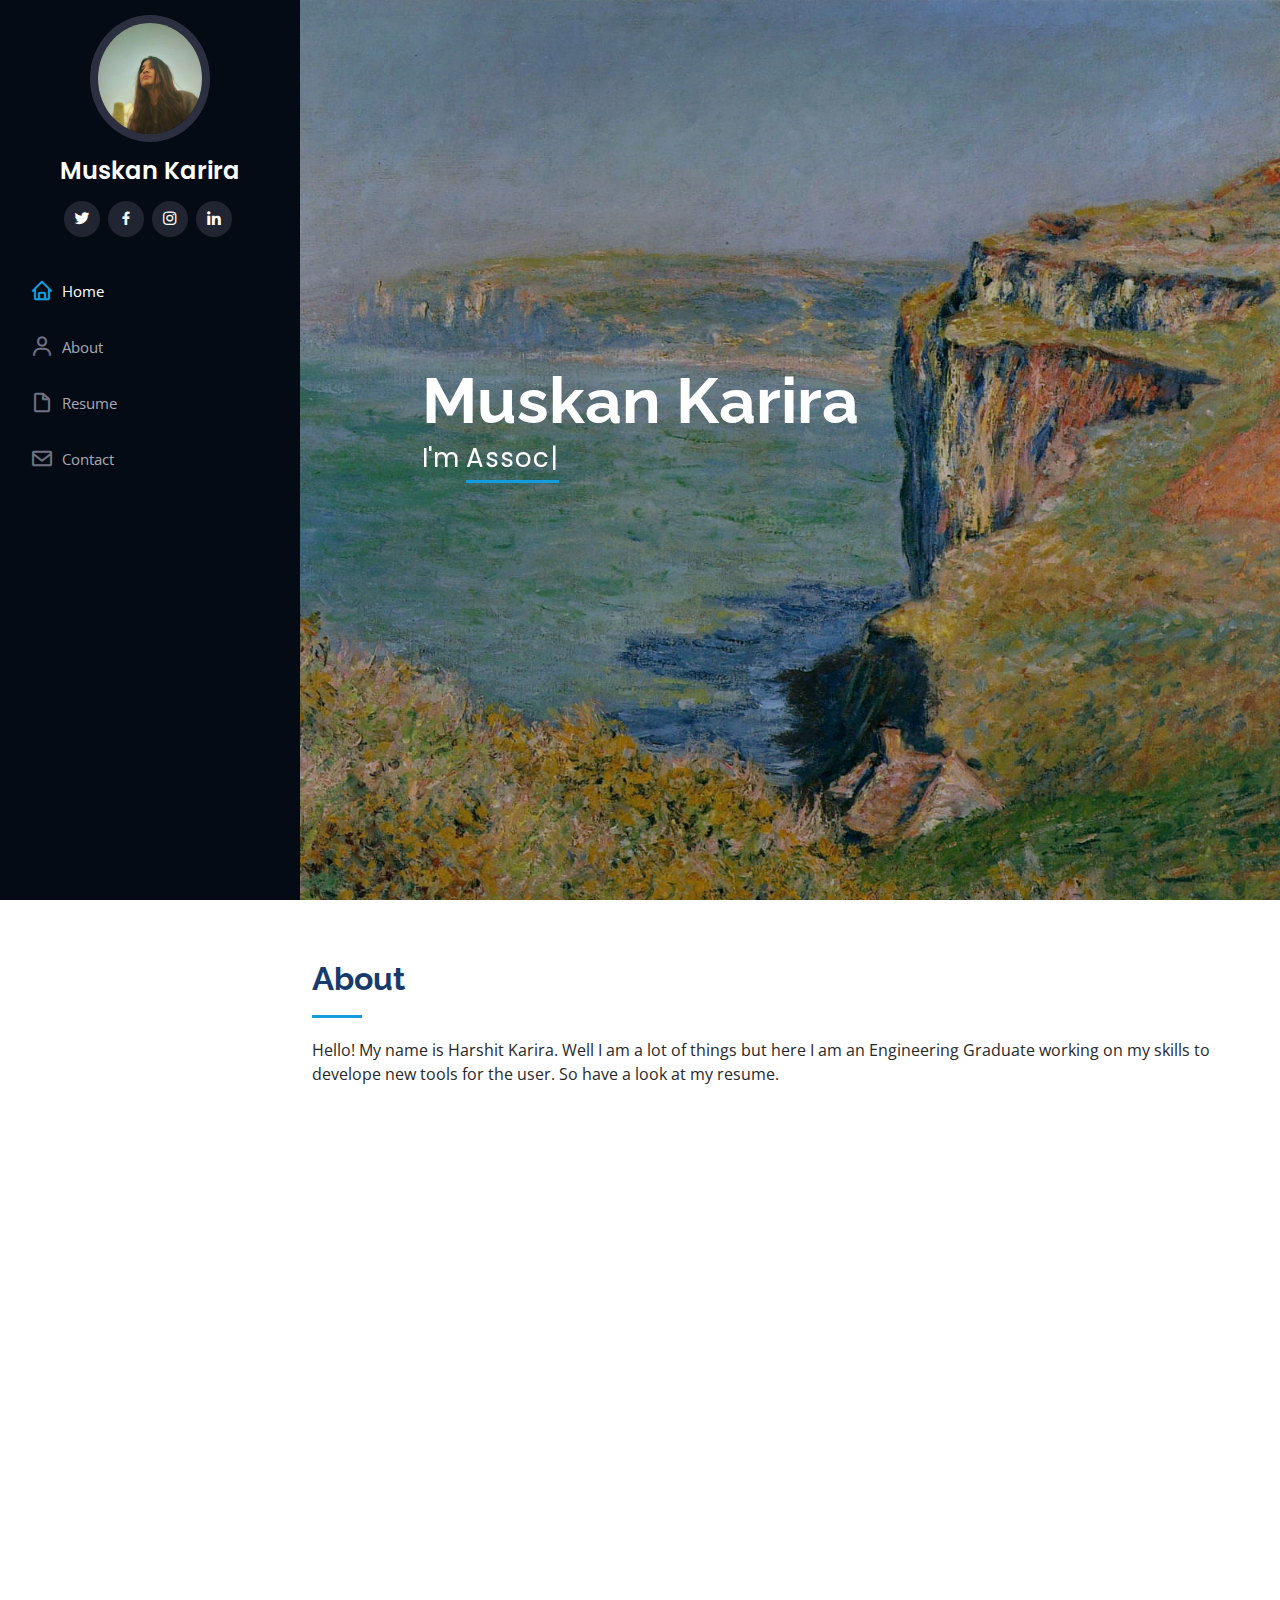
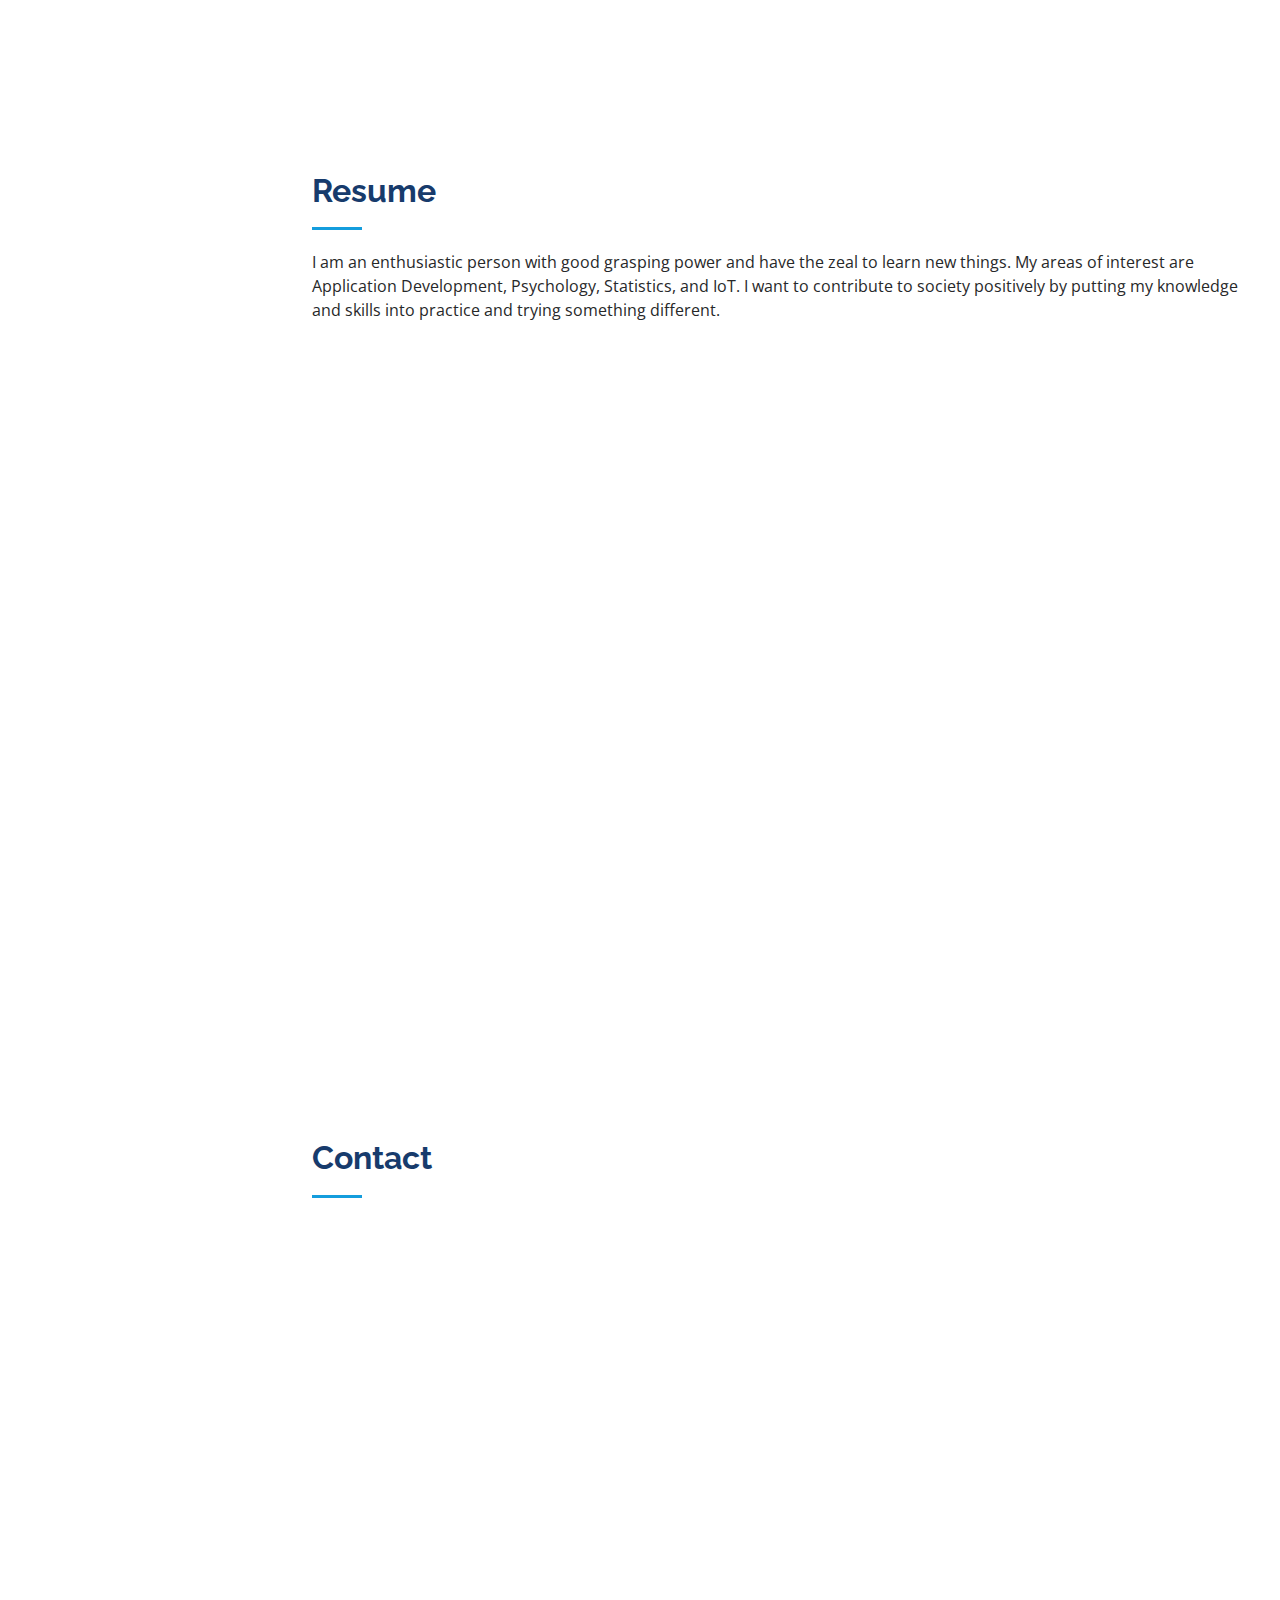
==== commit 1fab1336: "Update index.html" ====
--- a/index.html
+++ b/index.html
@@ -5,7 +5,7 @@
   <meta charset="utf-8">
   <meta content="width=device-width, initial-scale=1.0" name="viewport">
 
-  <title>Muskan Karir Portfolio</title>
+  <title>Muskan Karira Portfolio</title>
   <meta content="" name="description">
   <meta content="" name="keywords">
 
@@ -78,7 +78,7 @@
 
         <div class="section-title">
           <h2>About</h2>
-          <p>Hello! My name is Muskan Karira. Well I am a lot of things but here I am an Engineering Graduate working on my skills to develope new tools for the user. So have a look at my resume.</p>
+          <p>Hello! My name is Harshit Karira. Well I am a lot of things but here I am an Engineering Graduate working on my skills to develope new tools for the user. So have a look at my resume.</p>
         </div>
 
         <div class="row">
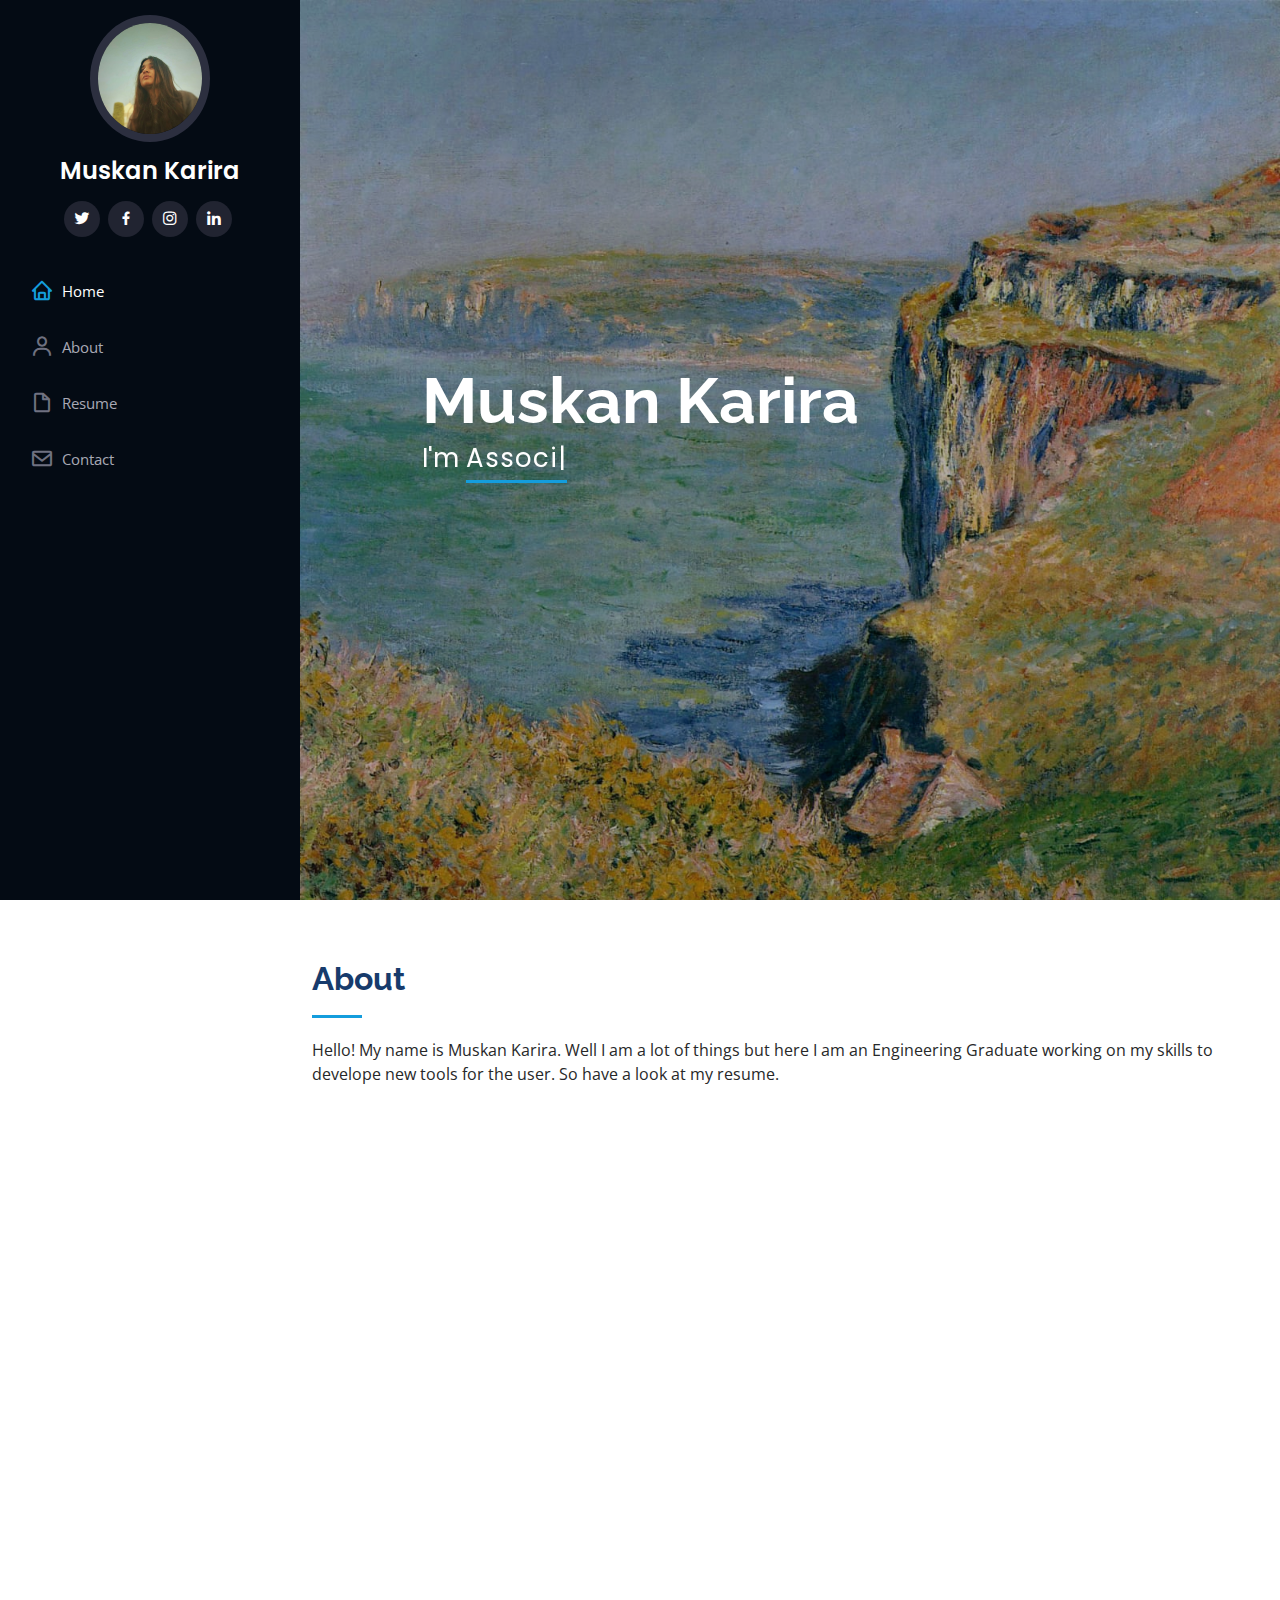
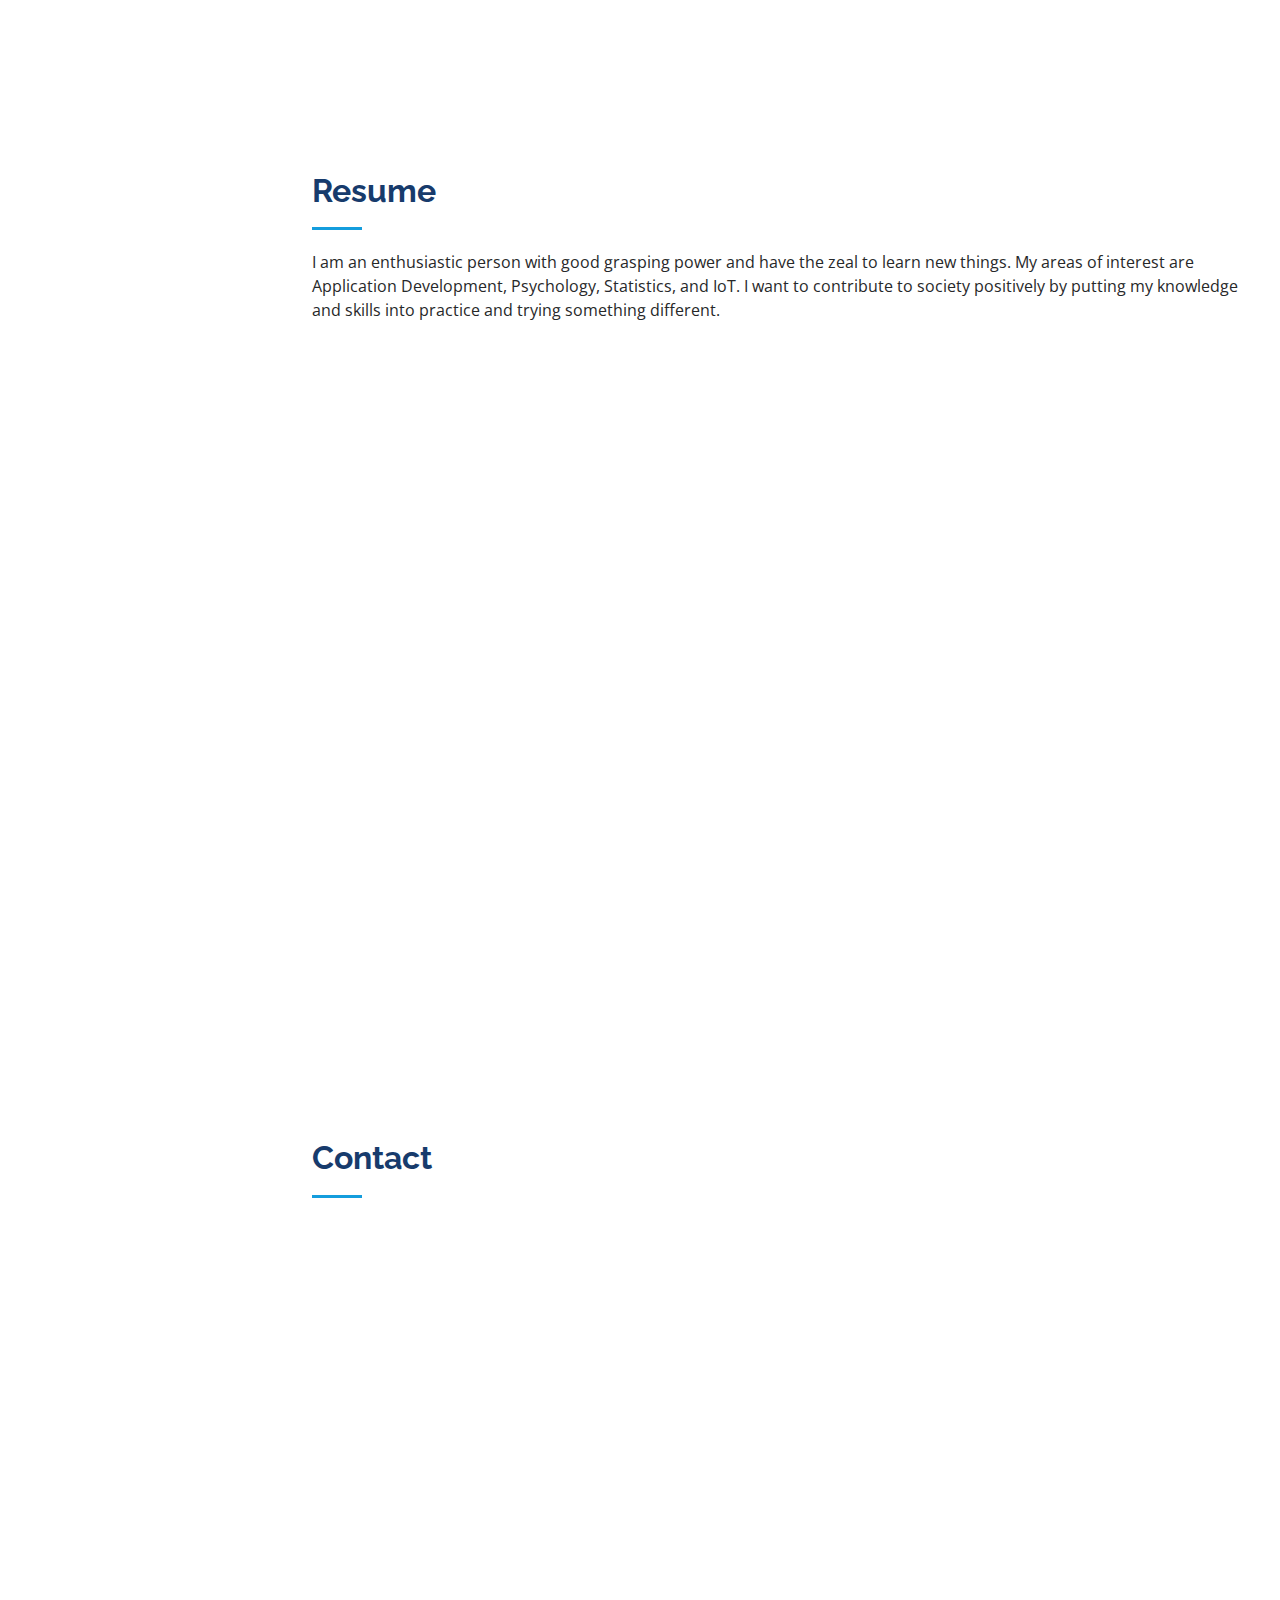
==== commit 024e5df0: "Update index.html" ====
--- a/index.html
+++ b/index.html
@@ -78,7 +78,7 @@
 
         <div class="section-title">
           <h2>About</h2>
-          <p>Hello! My name is Harshit Karira. Well I am a lot of things but here I am an Engineering Graduate working on my skills to develope new tools for the user. So have a look at my resume.</p>
+          <p>Hello! My name is Muskan Karira. Well I am a lot of things but here I am an Engineering Graduate working on my skills to develope new tools for the user. So have a look at my resume.</p>
         </div>
 
         <div class="row">
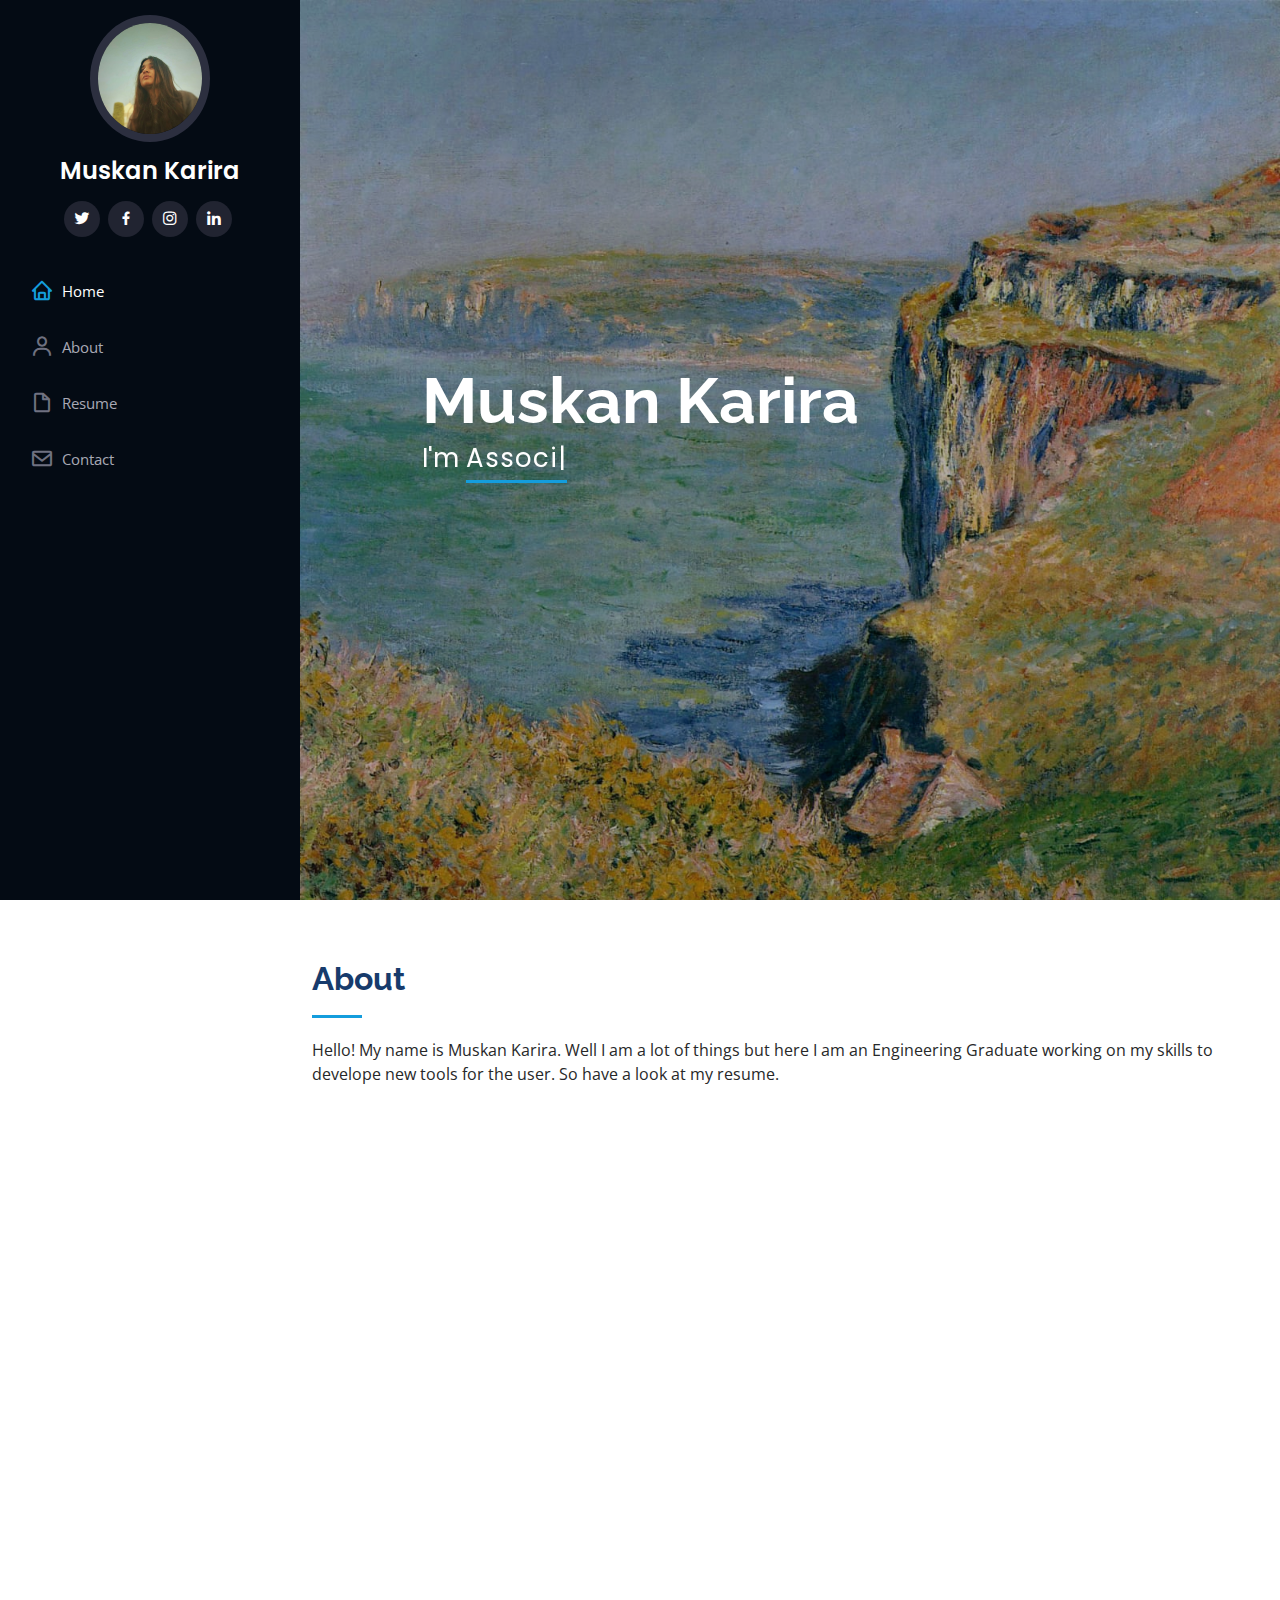
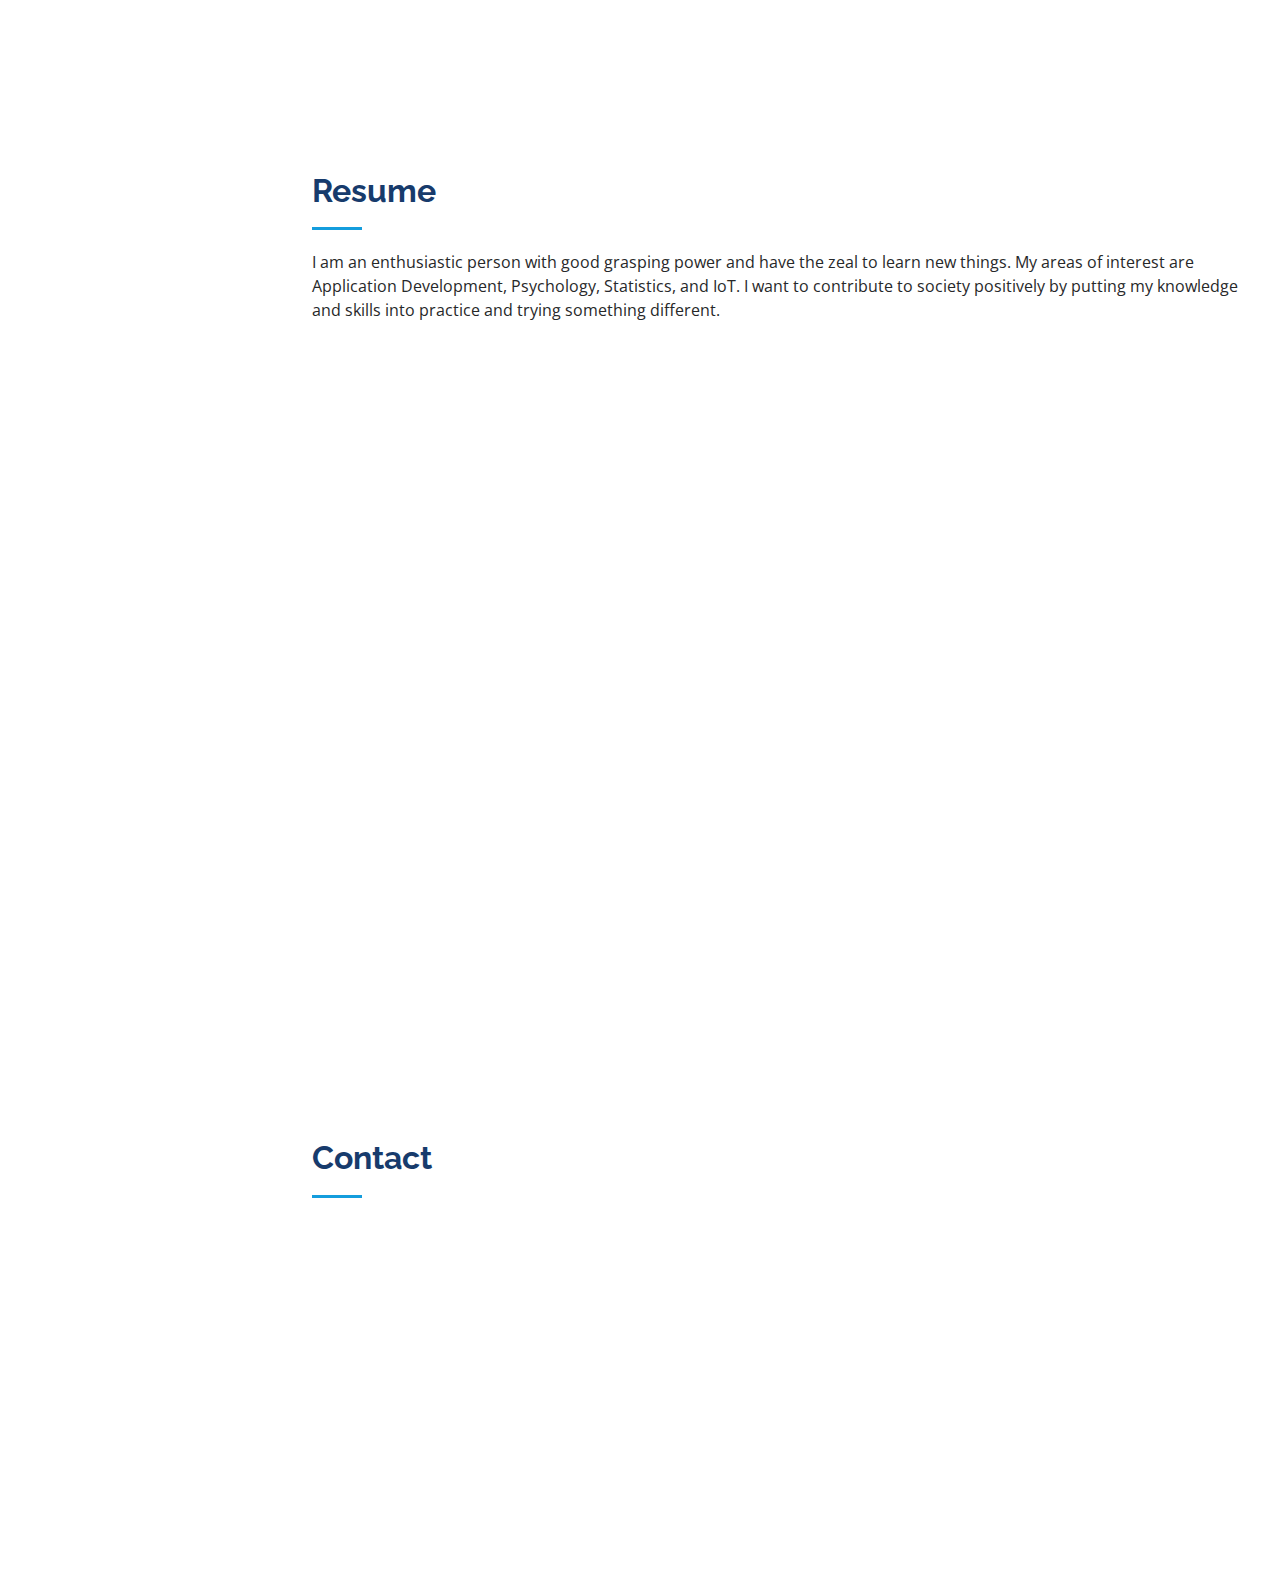
==== commit 015aa6d7: "Update index.html" ====
--- a/index.html
+++ b/index.html
@@ -135,7 +135,6 @@
               <p><em>Innovative and deadline-driven Associate Developer,aimimg at developing user-centered tools.</em></p>
               <ul>
                 <li>Bangalore India</li>
-                <li>(+91) 6397761447</li>
                 <li>muskankarira.me</li>
               </ul>
             </div>
@@ -217,17 +216,11 @@
               </div>
 
               <div class="email">
-                <i class="bi bi-envelope"></i>
-                <h4>Email:</h4>
-                <p>muskankarira982@gmail.com</p>
-              </div>
-
-              <div class="phone">
-                <i class="bi bi-phone"></i>
-                <h4>Call:</h4>
-                <p>+91 6397761447</p>
-              </div>
-
+                <i class="bi bi-linkedin"></i>
+                <h4>Linkedin</h4>
+                
+                <a href="https://www.linkedin.com/in/muskan-karira-6260571a2" >Click here to contact.</a>
+              </div>
 
             </div>
 
